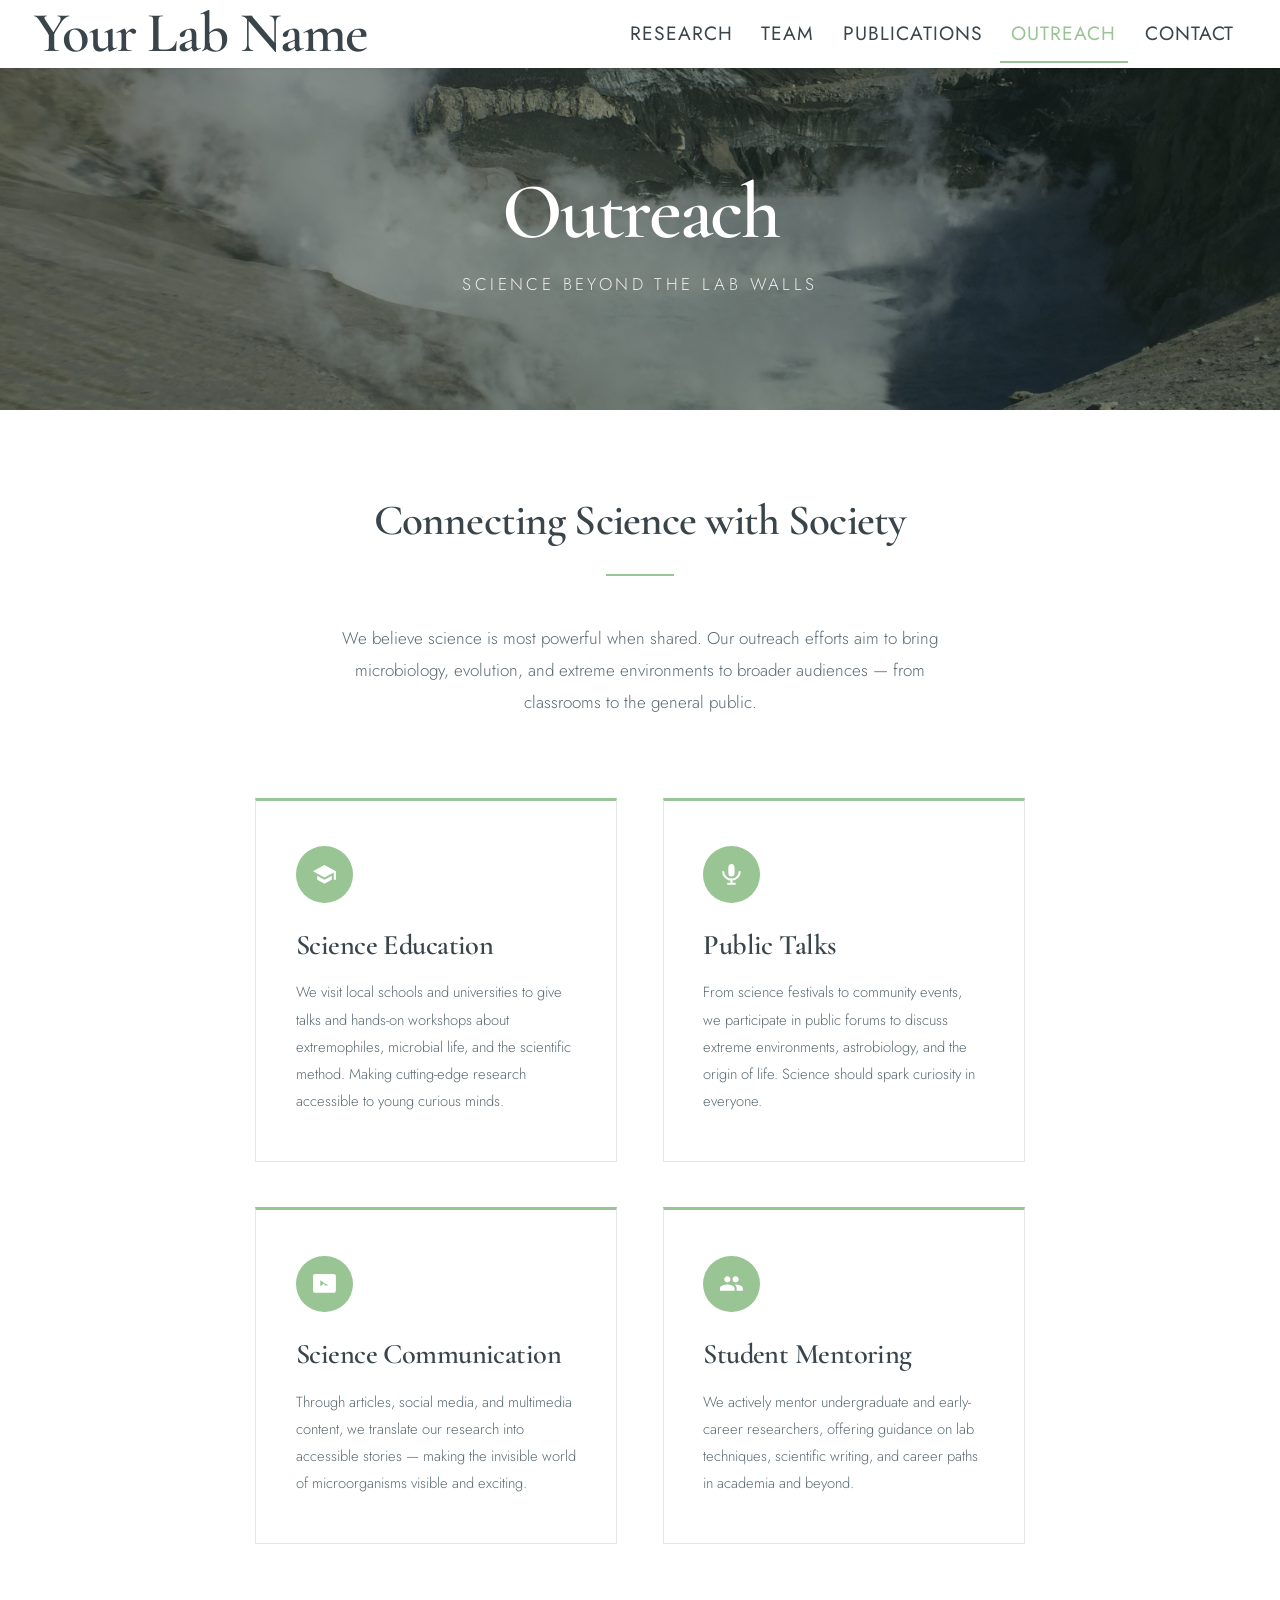
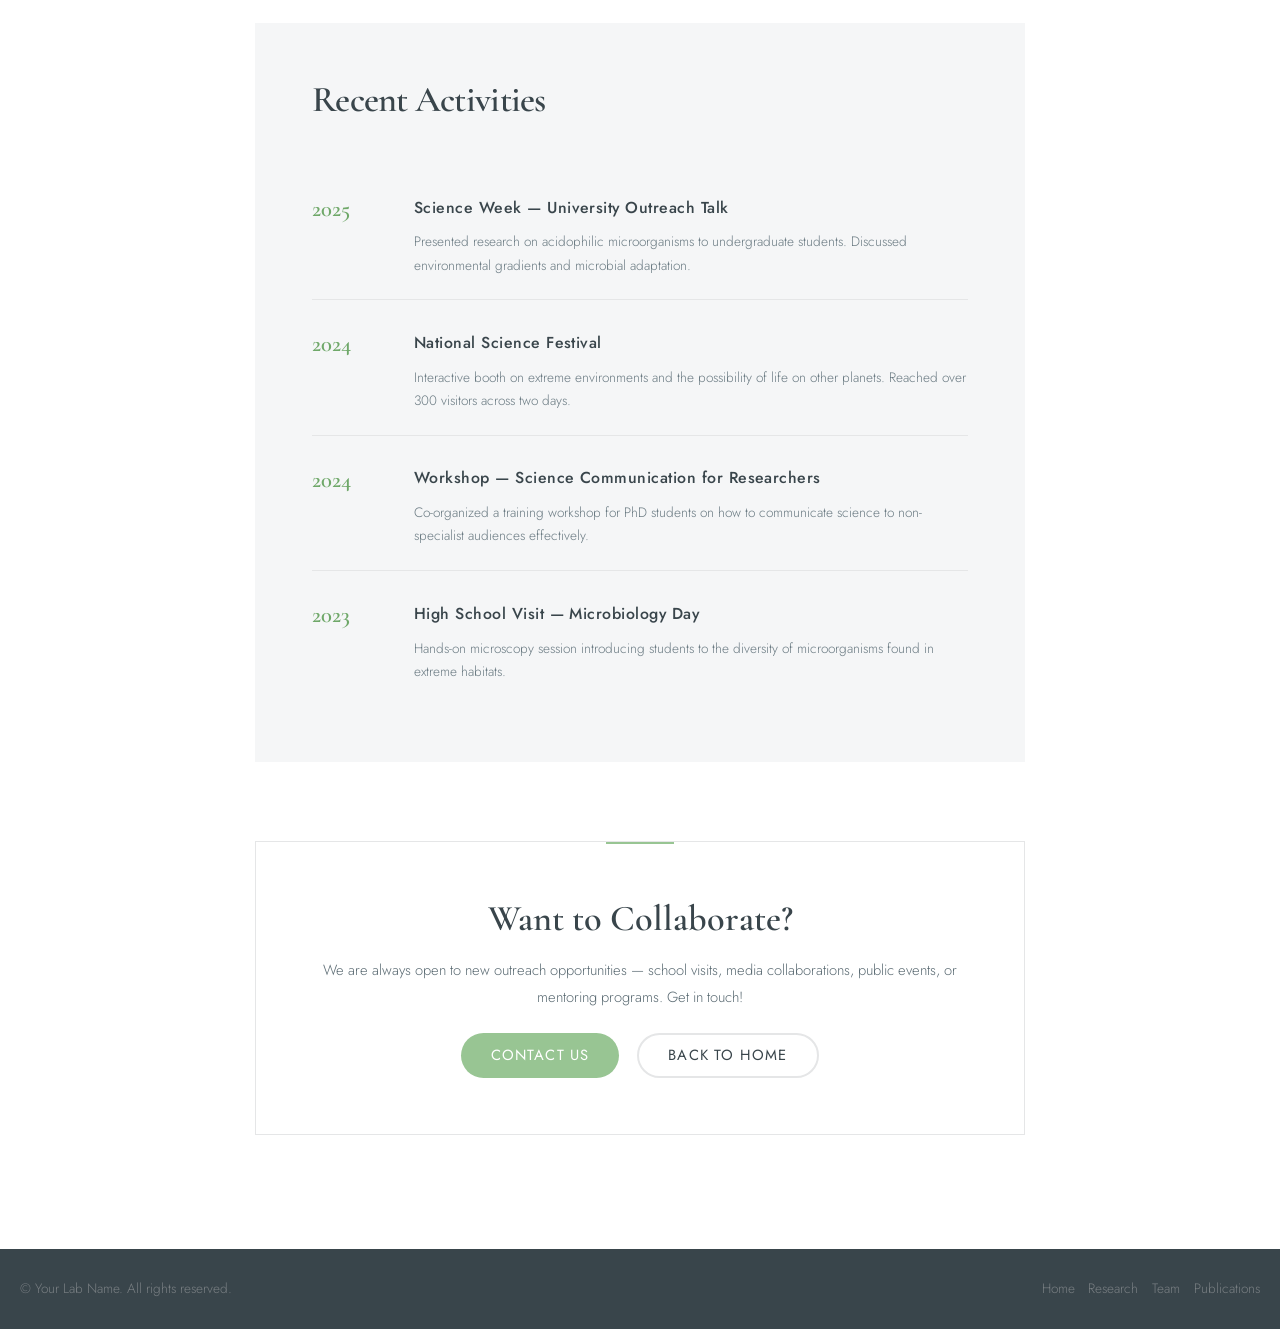
==== outreach.html @ a2fd64d7 "first update" ====
<!DOCTYPE html>
<html lang="en">
<head>
    <meta charset="UTF-8">
    <meta name="viewport" content="width=device-width, initial-scale=1.0">
    <title>Outreach</title>
    <link rel="stylesheet" href="assets/css/fontawesome-all.min.css" />
    <link rel="preconnect" href="https://fonts.googleapis.com">
    <link rel="preconnect" href="https://fonts.gstatic.com" crossorigin>
    <link href="https://fonts.googleapis.com/css2?family=Cormorant+Garamond:ital,wght@0,300;0,400;0,600;1,300;1,400&family=Jost:wght@300;400;500&display=swap" rel="stylesheet">
    <style>
        *, *::before, *::after { box-sizing: border-box; margin: 0; padding: 0; }

        :root {
            --accent: #98c593;
            --accent-dark: #6fa869;
            --text: #39454b;
            --light-bg: #f5f6f7;
            --white: #ffffff;
            --border: #e5e6e7;
        }

        body {
            font-family: "Jost", sans-serif;
            font-weight: 300;
            font-size: 17pt;
            line-height: 1.75em;
            color: var(--text);
            background: var(--white);
        }

        /* ── Header ── */
        #header {
            position: fixed;
            z-index: 10000;
            left: 0;
            top: 0;
            width: 100%;
            background: rgba(255,255,255,0.97);
            height: 3em;
            line-height: 3em;
            box-shadow: 0 0 0.15em 0 rgba(0,0,0,0.1);
            display: flex;
            align-items: center;
            justify-content: space-between;
            padding: 0 1.5em;
        }

        #header h1 a {
            font-family: "Cormorant Garamond", serif;
            font-size: 1.25em;
            font-weight: 600;
            color: var(--text);
            text-decoration: none;
            letter-spacing: -0.02em;
        }

        #header nav ul {
            list-style: none;
            display: flex;
            gap: 0.25em;
        }

        #header nav ul li a {
            font-family: "Jost", sans-serif;
            font-size: 0.85em;
            font-weight: 400;
            color: var(--text);
            text-decoration: none;
            padding: 0 0.6em;
            height: 3em;
            line-height: 3em;
            display: block;
            transition: color 0.2s;
            letter-spacing: 0.05em;
            text-transform: uppercase;
        }

        #header nav ul li a:hover { color: var(--accent); }
        #header nav ul li a.active { color: var(--accent); border-bottom: 2px solid var(--accent); }

        /* ── Hero Banner ── */
        .page-hero {
            margin-top: 3em;
            width: 100%;
            height: 38vh;
            min-height: 260px;
            background: url("images/outreach.jpg") center center / cover no-repeat;
            position: relative;
            display: flex;
            align-items: center;
            justify-content: center;
        }

        .page-hero::before {
            content: '';
            position: absolute;
            inset: 0;
            background: rgba(30, 45, 35, 0.52);
        }

        .page-hero-content {
            position: relative;
            text-align: center;
            color: var(--white);
        }

        .page-hero-content h2 {
            font-family: "Cormorant Garamond", serif;
            font-size: 3.5em;
            font-weight: 600;
            letter-spacing: -0.03em;
            line-height: 1em;
        }

        .page-hero-content p {
            font-family: "Jost", sans-serif;
            font-weight: 300;
            font-size: 0.75em;
            letter-spacing: 0.2em;
            text-transform: uppercase;
            margin-top: 0.75em;
            opacity: 0.85;
        }

        /* ── Main Content ── */
        .page-content {
            max-width: 860px;
            margin: 0 auto;
            padding: 4em 2em 5em;
        }

        /* ── Intro text ── */
        .section-intro {
            text-align: center;
            margin-bottom: 3.5em;
        }

        .section-intro h3 {
            font-family: "Cormorant Garamond", serif;
            font-size: 1.9em;
            font-weight: 600;
            color: var(--text);
            margin-bottom: 0.5em;
            letter-spacing: -0.02em;
        }

        .section-intro p {
            font-size: 0.75em;
            line-height: 1.9em;
            color: #5a6a72;
            max-width: 620px;
            margin: 0 auto;
        }

        /* ── Divider ── */
        .divider {
            width: 3em;
            height: 2px;
            background: var(--accent);
            margin: 1.5em auto 2em;
        }

        /* ── Outreach Cards ── */
        .outreach-grid {
            display: grid;
            grid-template-columns: 1fr 1fr;
            gap: 2em;
            margin-bottom: 3.5em;
        }

        .outreach-card {
            background: var(--white);
            border: 1px solid var(--border);
            border-top: 3px solid var(--accent);
            padding: 2em 1.75em;
            transition: box-shadow 0.25s, transform 0.25s;
        }

        .outreach-card:hover {
            box-shadow: 0 0.4em 1.5em rgba(0,0,0,0.08);
            transform: translateY(-3px);
        }

        .outreach-card .card-icon {
            width: 2.5em;
            height: 2.5em;
            background: var(--accent);
            border-radius: 50%;
            display: flex;
            align-items: center;
            justify-content: center;
            margin-bottom: 1em;
        }

        .outreach-card .card-icon svg {
            width: 1.1em;
            height: 1.1em;
            fill: var(--white);
        }

        .outreach-card h4 {
            font-family: "Cormorant Garamond", serif;
            font-size: 1.25em;
            font-weight: 600;
            color: var(--text);
            margin-bottom: 0.5em;
            letter-spacing: -0.02em;
        }

        .outreach-card p {
            font-size: 0.65em;
            line-height: 1.85em;
            color: #5a6a72;
        }

        /* ── Activities list ── */
        .activities-section {
            background: var(--light-bg);
            padding: 2.5em;
            margin-bottom: 3.5em;
        }

        .activities-section h3 {
            font-family: "Cormorant Garamond", serif;
            font-size: 1.6em;
            font-weight: 600;
            color: var(--text);
            margin-bottom: 1.25em;
            letter-spacing: -0.02em;
        }

        .activity-item {
            display: flex;
            align-items: flex-start;
            gap: 1em;
            padding: 1em 0;
            border-bottom: 1px solid var(--border);
        }

        .activity-item:last-child { border-bottom: none; }

        .activity-year {
            font-family: "Cormorant Garamond", serif;
            font-size: 1em;
            font-weight: 600;
            color: var(--accent-dark);
            min-width: 3.5em;
            padding-top: 0.1em;
        }

        .activity-body h5 {
            font-family: "Jost", sans-serif;
            font-weight: 500;
            font-size: 0.7em;
            color: var(--text);
            letter-spacing: 0.03em;
            margin-bottom: 0.2em;
        }

        .activity-body p {
            font-size: 0.6em;
            color: #6a7a82;
            line-height: 1.7em;
        }

        /* ── Contact / CTA ── */
        .cta-box {
            text-align: center;
            padding: 2.5em 2em;
            border: 1px solid var(--border);
            position: relative;
        }

        .cta-box::before {
            content: '';
            position: absolute;
            top: 0; left: 50%;
            transform: translateX(-50%);
            width: 3em; height: 2px;
            background: var(--accent);
        }

        .cta-box h3 {
            font-family: "Cormorant Garamond", serif;
            font-size: 1.6em;
            font-weight: 600;
            color: var(--text);
            margin-bottom: 0.5em;
        }

        .cta-box p {
            font-size: 0.65em;
            color: #5a6a72;
            margin-bottom: 1.5em;
            line-height: 1.85em;
        }

        .btn-primary {
            display: inline-block;
            background: var(--accent);
            color: var(--white);
            text-decoration: none;
            padding: 0 2em;
            height: 3em;
            line-height: 3em;
            border-radius: 3em;
            font-family: "Jost", sans-serif;
            font-size: 0.65em;
            font-weight: 400;
            letter-spacing: 0.08em;
            text-transform: uppercase;
            transition: background 0.2s;
        }

        .btn-primary:hover { background: var(--accent-dark); }

        .btn-secondary {
            display: inline-block;
            background: transparent;
            color: var(--text);
            text-decoration: none;
            padding: 0 2em;
            height: 3em;
            line-height: calc(3em - 4px);
            border-radius: 3em;
            border: 2px solid var(--border);
            font-family: "Jost", sans-serif;
            font-size: 0.65em;
            font-weight: 400;
            letter-spacing: 0.08em;
            text-transform: uppercase;
            transition: background 0.2s;
            margin-left: 0.75em;
        }

        .btn-secondary:hover { background: rgba(0,0,0,0.04); }

        /* ── Footer ── */
        #footer {
            display: flex;
            align-items: center;
            justify-content: space-between;
            padding: 1.5em;
            background: #39454b;
            color: rgba(185,186,187,0.5);
            font-size: 0.6em;
        }

        #footer a { color: inherit; text-decoration: none; }
        #footer a:hover { color: rgba(185,186,187,0.9); }

        #footer ul { list-style: none; display: flex; gap: 1em; }

        /* ── Responsive ── */
        @media screen and (max-width: 768px) {
            body { font-size: 13pt; }
            .page-hero-content h2 { font-size: 2.5em; }
            .outreach-grid { grid-template-columns: 1fr; }
            #footer { flex-direction: column; gap: 0.75em; text-align: center; }
            .btn-secondary { margin-left: 0; margin-top: 0.75em; }
        }

        @media screen and (max-width: 480px) {
            .page-content { padding: 2.5em 1.25em 3em; }
            .activities-section { padding: 1.5em; }
        }
    </style>
</head>
<body>

    <!-- Header -->
    <header id="header">
        <h1><a href="index.html">Your Lab Name</a></h1>
        <nav>
            <ul>
                <li><a href="index.html#research">Research</a></li>
                <li><a href="index.html#team">Team</a></li>
                <li><a href="index.html#work">Publications</a></li>
                <li><a href="outreach.html" class="active">Outreach</a></li>
                <li><a href="index.html#contact">Contact</a></li>
            </ul>
        </nav>
    </header>

    <!-- Hero -->
    <section class="page-hero">
        <div class="page-hero-content">
            <h2>Outreach</h2>
            <p>Science beyond the lab walls</p>
        </div>
    </section>

    <!-- Main Content -->
    <main class="page-content">

        <!-- Intro -->
        <div class="section-intro">
            <h3>Connecting Science with Society</h3>
            <div class="divider"></div>
            <p>
                We believe science is most powerful when shared. Our outreach efforts
                aim to bring microbiology, evolution, and extreme environments to broader
                audiences — from classrooms to the general public.
            </p>
        </div>

        <!-- Cards -->
        <div class="outreach-grid">

            <div class="outreach-card">
                <div class="card-icon">
                    <!-- School icon -->
                    <svg viewBox="0 0 24 24" xmlns="http://www.w3.org/2000/svg">
                        <path d="M12 3L1 9l11 6 9-4.91V17h2V9L12 3zM5 13.18v4L12 21l7-3.82v-4L12 17l-7-3.82z"/>
                    </svg>
                </div>
                <h4>Science Education</h4>
                <p>
                    We visit local schools and universities to give talks and hands-on
                    workshops about extremophiles, microbial life, and the scientific method.
                    Making cutting-edge research accessible to young curious minds.
                </p>
            </div>

            <div class="outreach-card">
                <div class="card-icon">
                    <!-- Mic / talk icon -->
                    <svg viewBox="0 0 24 24" xmlns="http://www.w3.org/2000/svg">
                        <path d="M12 14c1.66 0 3-1.34 3-3V5c0-1.66-1.34-3-3-3S9 3.34 9 5v6c0 1.66 1.34 3 3 3zm-1 1.93A7.002 7.002 0 0 1 5 9H3a9 9 0 0 0 8 8.94V20H8v2h8v-2h-3v-2.07A9 9 0 0 0 21 9h-2a7 7 0 0 1-6 6.93z"/>
                    </svg>
                </div>
                <h4>Public Talks</h4>
                <p>
                    From science festivals to community events, we participate in public
                    forums to discuss extreme environments, astrobiology, and the origin
                    of life. Science should spark curiosity in everyone.
                </p>
            </div>

            <div class="outreach-card">
                <div class="card-icon">
                    <!-- Media / play icon -->
                    <svg viewBox="0 0 24 24" xmlns="http://www.w3.org/2000/svg">
                        <path d="M21 3H3c-1.1 0-2 .9-2 2v14c0 1.1.9 2 2 2h18c1.1 0 2-.9 2-2V5c0-1.1-.9-2-2-2zm-9 8.5L8 15V9l4 2.5 4 2.5-4 0z"/>
                    </svg>
                </div>
                <h4>Science Communication</h4>
                <p>
                    Through articles, social media, and multimedia content, we translate
                    our research into accessible stories — making the invisible world of
                    microorganisms visible and exciting.
                </p>
            </div>

            <div class="outreach-card">
                <div class="card-icon">
                    <!-- Collaboration / people icon -->
                    <svg viewBox="0 0 24 24" xmlns="http://www.w3.org/2000/svg">
                        <path d="M16 11c1.66 0 2.99-1.34 2.99-3S17.66 5 16 5c-1.66 0-3 1.34-3 3s1.34 3 3 3zm-8 0c1.66 0 2.99-1.34 2.99-3S9.66 5 8 5C6.34 5 5 6.34 5 8s1.34 3 3 3zm0 2c-2.33 0-7 1.17-7 3.5V19h14v-2.5c0-2.33-4.67-3.5-7-3.5zm8 0c-.29 0-.62.02-.97.05 1.16.84 1.97 1.97 1.97 3.45V19h6v-2.5c0-2.33-4.67-3.5-7-3.5z"/>
                    </svg>
                </div>
                <h4>Student Mentoring</h4>
                <p>
                    We actively mentor undergraduate and early-career researchers,
                    offering guidance on lab techniques, scientific writing, and career
                    paths in academia and beyond.
                </p>
            </div>

        </div>

        <!-- Activities Timeline -->
        <div class="activities-section">
            <h3>Recent Activities</h3>

            <div class="activity-item">
                <span class="activity-year">2025</span>
                <div class="activity-body">
                    <h5>Science Week — University Outreach Talk</h5>
                    <p>Presented research on acidophilic microorganisms to undergraduate students. Discussed environmental gradients and microbial adaptation.</p>
                </div>
            </div>

            <div class="activity-item">
                <span class="activity-year">2024</span>
                <div class="activity-body">
                    <h5>National Science Festival</h5>
                    <p>Interactive booth on extreme environments and the possibility of life on other planets. Reached over 300 visitors across two days.</p>
                </div>
            </div>

            <div class="activity-item">
                <span class="activity-year">2024</span>
                <div class="activity-body">
                    <h5>Workshop — Science Communication for Researchers</h5>
                    <p>Co-organized a training workshop for PhD students on how to communicate science to non-specialist audiences effectively.</p>
                </div>
            </div>

            <div class="activity-item">
                <span class="activity-year">2023</span>
                <div class="activity-body">
                    <h5>High School Visit — Microbiology Day</h5>
                    <p>Hands-on microscopy session introducing students to the diversity of microorganisms found in extreme habitats.</p>
                </div>
            </div>

        </div>

        <!-- CTA -->
        <div class="cta-box">
            <h3>Want to Collaborate?</h3>
            <p>
                We are always open to new outreach opportunities — school visits, media
                collaborations, public events, or mentoring programs. Get in touch!
            </p>
            <a href="index.html#contact" class="btn-primary">Contact Us</a>
            <a href="index.html" class="btn-secondary">Back to Home</a>
        </div>

    </main>

    <!-- Footer -->
    <footer id="footer">
        <p>&copy; Your Lab Name. All rights reserved.</p>
        <ul>
            <li><a href="index.html">Home</a></li>
            <li><a href="research.html">Research</a></li>
            <li><a href="team.html">Team</a></li>
            <li><a href="publications.html">Publications</a></li>
        </ul>
    </footer>

</body>
</html>
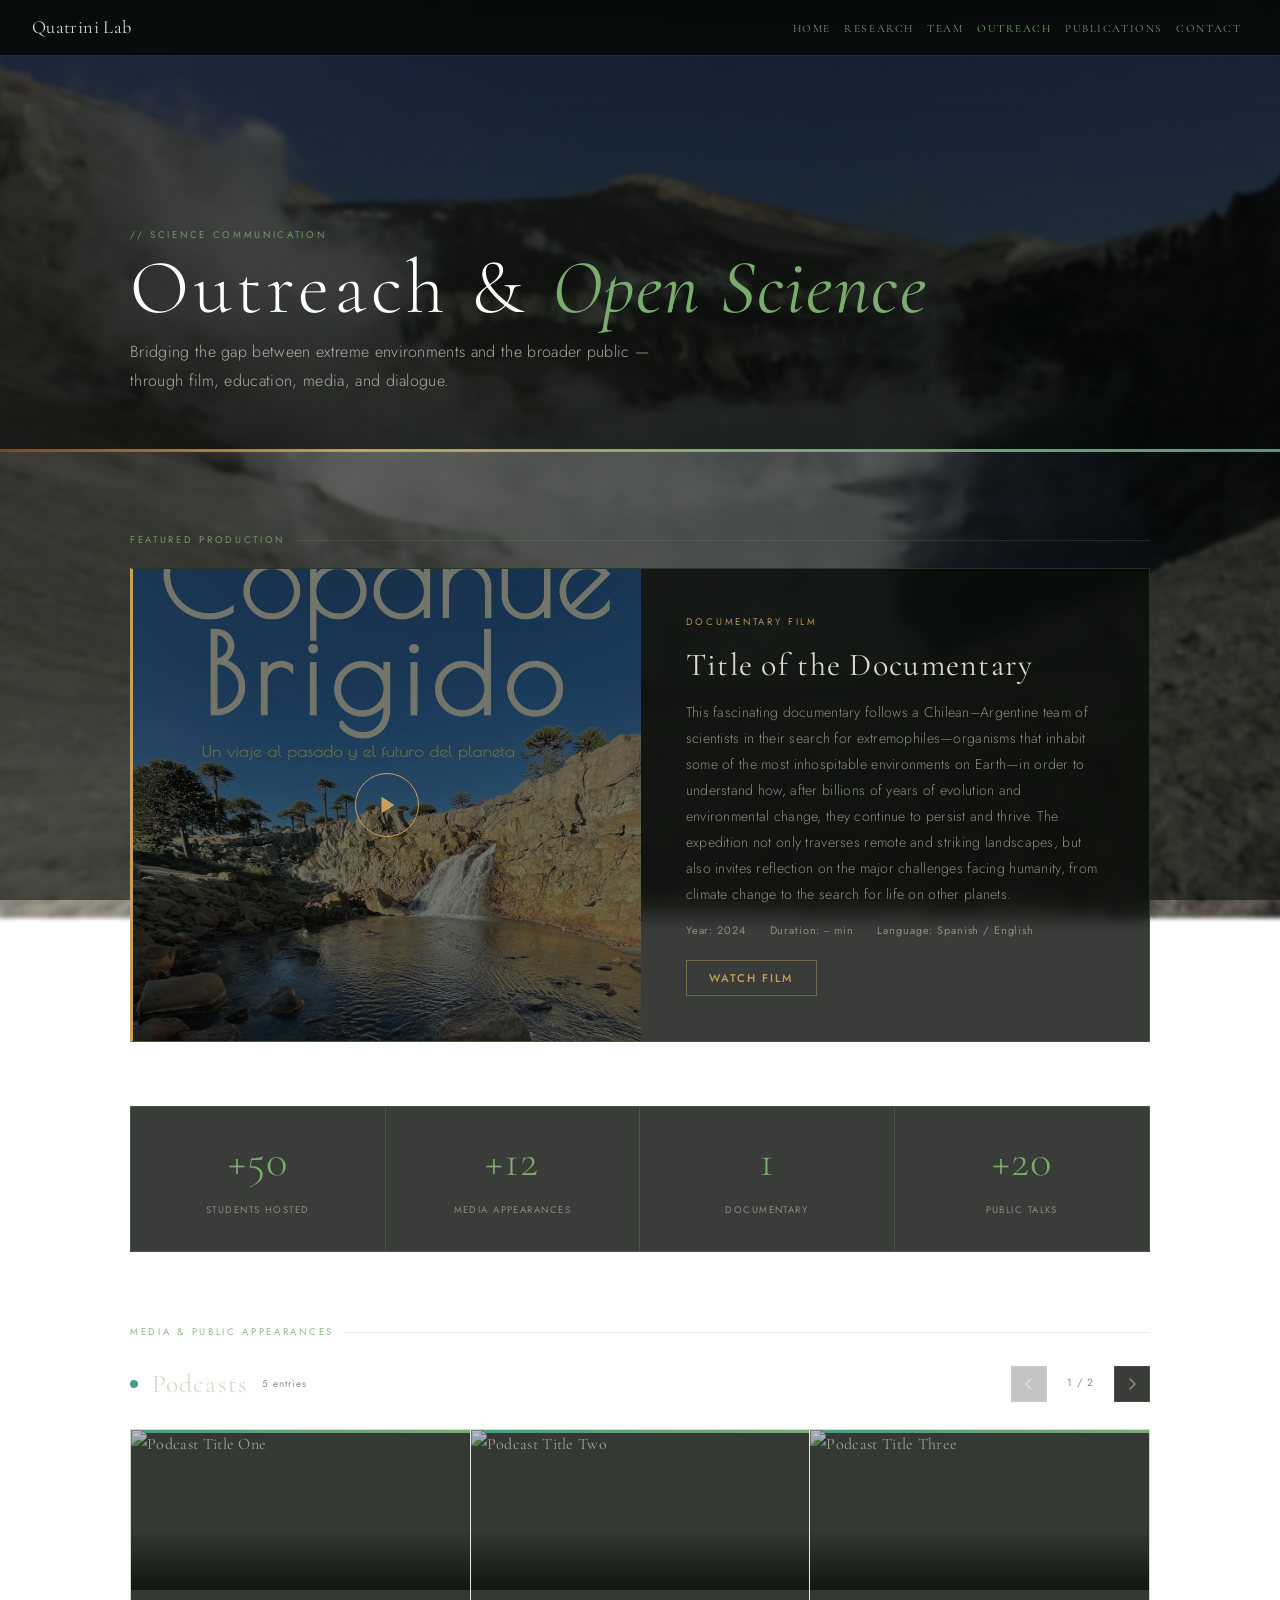
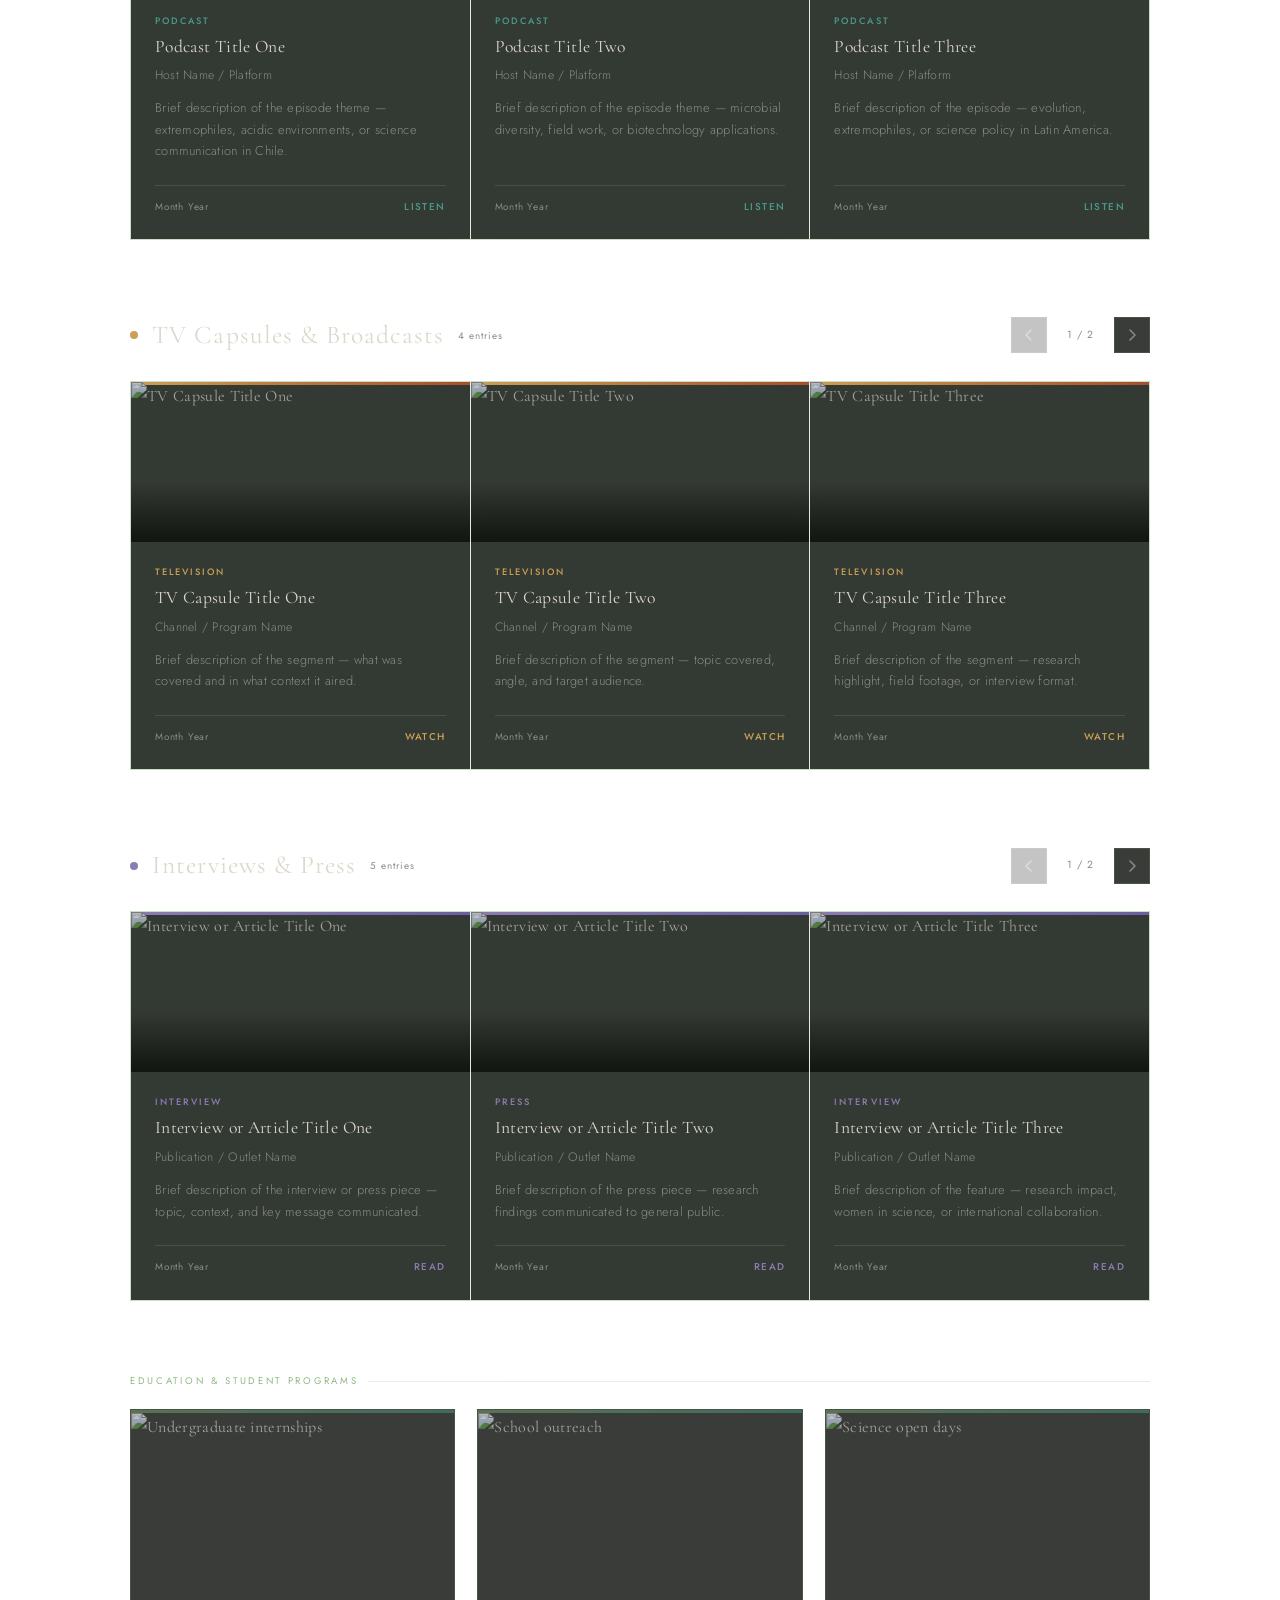
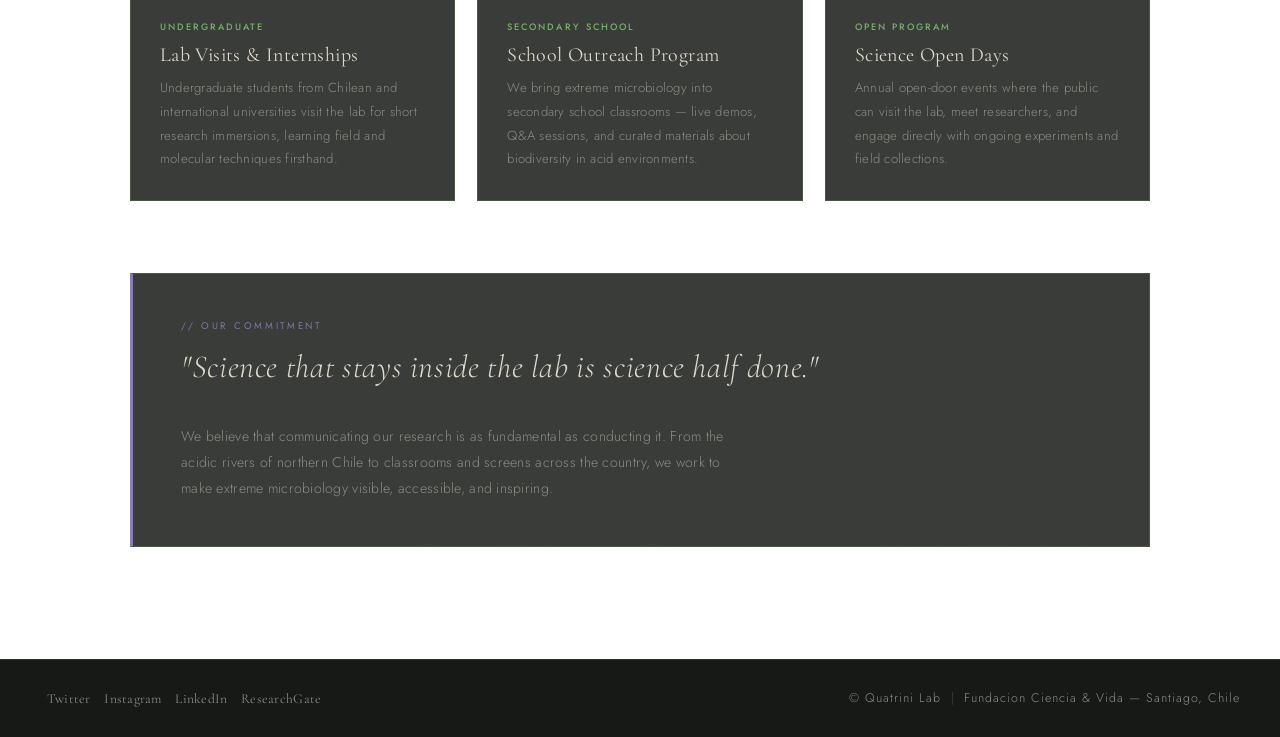
==== commit 3e0424d4: "first update" ====
--- a/outreach.html
+++ b/outreach.html
@@ -1,536 +1,1231 @@
 <!DOCTYPE html>
 <html lang="en">
 <head>
-    <meta charset="UTF-8">
-    <meta name="viewport" content="width=device-width, initial-scale=1.0">
-    <title>Outreach</title>
-    <link rel="stylesheet" href="assets/css/fontawesome-all.min.css" />
-    <link rel="preconnect" href="https://fonts.googleapis.com">
-    <link rel="preconnect" href="https://fonts.gstatic.com" crossorigin>
-    <link href="https://fonts.googleapis.com/css2?family=Cormorant+Garamond:ital,wght@0,300;0,400;0,600;1,300;1,400&family=Jost:wght@300;400;500&display=swap" rel="stylesheet">
-    <style>
-        *, *::before, *::after { box-sizing: border-box; margin: 0; padding: 0; }
-
-        :root {
-            --accent: #98c593;
-            --accent-dark: #6fa869;
-            --text: #39454b;
-            --light-bg: #f5f6f7;
-            --white: #ffffff;
-            --border: #e5e6e7;
-        }
-
-        body {
-            font-family: "Jost", sans-serif;
-            font-weight: 300;
-            font-size: 17pt;
-            line-height: 1.75em;
-            color: var(--text);
-            background: var(--white);
-        }
-
-        /* ── Header ── */
-        #header {
-            position: fixed;
-            z-index: 10000;
-            left: 0;
-            top: 0;
-            width: 100%;
-            background: rgba(255,255,255,0.97);
-            height: 3em;
-            line-height: 3em;
-            box-shadow: 0 0 0.15em 0 rgba(0,0,0,0.1);
-            display: flex;
-            align-items: center;
-            justify-content: space-between;
-            padding: 0 1.5em;
-        }
-
-        #header h1 a {
-            font-family: "Cormorant Garamond", serif;
-            font-size: 1.25em;
-            font-weight: 600;
-            color: var(--text);
-            text-decoration: none;
-            letter-spacing: -0.02em;
-        }
-
-        #header nav ul {
-            list-style: none;
-            display: flex;
-            gap: 0.25em;
-        }
-
-        #header nav ul li a {
-            font-family: "Jost", sans-serif;
-            font-size: 0.85em;
-            font-weight: 400;
-            color: var(--text);
-            text-decoration: none;
-            padding: 0 0.6em;
-            height: 3em;
-            line-height: 3em;
-            display: block;
-            transition: color 0.2s;
-            letter-spacing: 0.05em;
-            text-transform: uppercase;
-        }
-
-        #header nav ul li a:hover { color: var(--accent); }
-        #header nav ul li a.active { color: var(--accent); border-bottom: 2px solid var(--accent); }
-
-        /* ── Hero Banner ── */
-        .page-hero {
-            margin-top: 3em;
-            width: 100%;
-            height: 38vh;
-            min-height: 260px;
-            background: url("images/outreach.jpg") center center / cover no-repeat;
-            position: relative;
-            display: flex;
-            align-items: center;
-            justify-content: center;
-        }
-
-        .page-hero::before {
-            content: '';
-            position: absolute;
-            inset: 0;
-            background: rgba(30, 45, 35, 0.52);
-        }
-
-        .page-hero-content {
-            position: relative;
-            text-align: center;
-            color: var(--white);
-        }
-
-        .page-hero-content h2 {
-            font-family: "Cormorant Garamond", serif;
-            font-size: 3.5em;
-            font-weight: 600;
-            letter-spacing: -0.03em;
-            line-height: 1em;
-        }
-
-        .page-hero-content p {
-            font-family: "Jost", sans-serif;
-            font-weight: 300;
-            font-size: 0.75em;
-            letter-spacing: 0.2em;
-            text-transform: uppercase;
-            margin-top: 0.75em;
-            opacity: 0.85;
-        }
-
-        /* ── Main Content ── */
-        .page-content {
-            max-width: 860px;
-            margin: 0 auto;
-            padding: 4em 2em 5em;
-        }
-
-        /* ── Intro text ── */
-        .section-intro {
-            text-align: center;
-            margin-bottom: 3.5em;
-        }
-
-        .section-intro h3 {
-            font-family: "Cormorant Garamond", serif;
-            font-size: 1.9em;
-            font-weight: 600;
-            color: var(--text);
-            margin-bottom: 0.5em;
-            letter-spacing: -0.02em;
-        }
-
-        .section-intro p {
-            font-size: 0.75em;
-            line-height: 1.9em;
-            color: #5a6a72;
-            max-width: 620px;
-            margin: 0 auto;
-        }
-
-        /* ── Divider ── */
-        .divider {
-            width: 3em;
-            height: 2px;
-            background: var(--accent);
-            margin: 1.5em auto 2em;
-        }
-
-        /* ── Outreach Cards ── */
-        .outreach-grid {
-            display: grid;
-            grid-template-columns: 1fr 1fr;
-            gap: 2em;
-            margin-bottom: 3.5em;
-        }
-
-        .outreach-card {
-            background: var(--white);
-            border: 1px solid var(--border);
-            border-top: 3px solid var(--accent);
-            padding: 2em 1.75em;
-            transition: box-shadow 0.25s, transform 0.25s;
-        }
-
-        .outreach-card:hover {
-            box-shadow: 0 0.4em 1.5em rgba(0,0,0,0.08);
-            transform: translateY(-3px);
-        }
-
-        .outreach-card .card-icon {
-            width: 2.5em;
-            height: 2.5em;
-            background: var(--accent);
-            border-radius: 50%;
-            display: flex;
-            align-items: center;
-            justify-content: center;
-            margin-bottom: 1em;
-        }
-
-        .outreach-card .card-icon svg {
-            width: 1.1em;
-            height: 1.1em;
-            fill: var(--white);
-        }
-
-        .outreach-card h4 {
-            font-family: "Cormorant Garamond", serif;
-            font-size: 1.25em;
-            font-weight: 600;
-            color: var(--text);
-            margin-bottom: 0.5em;
-            letter-spacing: -0.02em;
-        }
-
-        .outreach-card p {
-            font-size: 0.65em;
-            line-height: 1.85em;
-            color: #5a6a72;
-        }
-
-        /* ── Activities list ── */
-        .activities-section {
-            background: var(--light-bg);
-            padding: 2.5em;
-            margin-bottom: 3.5em;
-        }
-
-        .activities-section h3 {
-            font-family: "Cormorant Garamond", serif;
-            font-size: 1.6em;
-            font-weight: 600;
-            color: var(--text);
-            margin-bottom: 1.25em;
-            letter-spacing: -0.02em;
-        }
-
-        .activity-item {
-            display: flex;
-            align-items: flex-start;
-            gap: 1em;
-            padding: 1em 0;
-            border-bottom: 1px solid var(--border);
-        }
-
-        .activity-item:last-child { border-bottom: none; }
-
-        .activity-year {
-            font-family: "Cormorant Garamond", serif;
-            font-size: 1em;
-            font-weight: 600;
-            color: var(--accent-dark);
-            min-width: 3.5em;
-            padding-top: 0.1em;
-        }
-
-        .activity-body h5 {
-            font-family: "Jost", sans-serif;
-            font-weight: 500;
-            font-size: 0.7em;
-            color: var(--text);
-            letter-spacing: 0.03em;
-            margin-bottom: 0.2em;
-        }
-
-        .activity-body p {
-            font-size: 0.6em;
-            color: #6a7a82;
-            line-height: 1.7em;
-        }
-
-        /* ── Contact / CTA ── */
-        .cta-box {
-            text-align: center;
-            padding: 2.5em 2em;
-            border: 1px solid var(--border);
-            position: relative;
-        }
-
-        .cta-box::before {
-            content: '';
-            position: absolute;
-            top: 0; left: 50%;
-            transform: translateX(-50%);
-            width: 3em; height: 2px;
-            background: var(--accent);
-        }
-
-        .cta-box h3 {
-            font-family: "Cormorant Garamond", serif;
-            font-size: 1.6em;
-            font-weight: 600;
-            color: var(--text);
-            margin-bottom: 0.5em;
-        }
-
-        .cta-box p {
-            font-size: 0.65em;
-            color: #5a6a72;
-            margin-bottom: 1.5em;
-            line-height: 1.85em;
-        }
-
-        .btn-primary {
-            display: inline-block;
-            background: var(--accent);
-            color: var(--white);
-            text-decoration: none;
-            padding: 0 2em;
-            height: 3em;
-            line-height: 3em;
-            border-radius: 3em;
-            font-family: "Jost", sans-serif;
-            font-size: 0.65em;
-            font-weight: 400;
-            letter-spacing: 0.08em;
-            text-transform: uppercase;
-            transition: background 0.2s;
-        }
-
-        .btn-primary:hover { background: var(--accent-dark); }
-
-        .btn-secondary {
-            display: inline-block;
-            background: transparent;
-            color: var(--text);
-            text-decoration: none;
-            padding: 0 2em;
-            height: 3em;
-            line-height: calc(3em - 4px);
-            border-radius: 3em;
-            border: 2px solid var(--border);
-            font-family: "Jost", sans-serif;
-            font-size: 0.65em;
-            font-weight: 400;
-            letter-spacing: 0.08em;
-            text-transform: uppercase;
-            transition: background 0.2s;
-            margin-left: 0.75em;
-        }
-
-        .btn-secondary:hover { background: rgba(0,0,0,0.04); }
-
-        /* ── Footer ── */
-        #footer {
-            display: flex;
-            align-items: center;
-            justify-content: space-between;
-            padding: 1.5em;
-            background: #39454b;
-            color: rgba(185,186,187,0.5);
-            font-size: 0.6em;
-        }
-
-        #footer a { color: inherit; text-decoration: none; }
-        #footer a:hover { color: rgba(185,186,187,0.9); }
-
-        #footer ul { list-style: none; display: flex; gap: 1em; }
-
-        /* ── Responsive ── */
-        @media screen and (max-width: 768px) {
-            body { font-size: 13pt; }
-            .page-hero-content h2 { font-size: 2.5em; }
-            .outreach-grid { grid-template-columns: 1fr; }
-            #footer { flex-direction: column; gap: 0.75em; text-align: center; }
-            .btn-secondary { margin-left: 0; margin-top: 0.75em; }
-        }
-
-        @media screen and (max-width: 480px) {
-            .page-content { padding: 2.5em 1.25em 3em; }
-            .activities-section { padding: 1.5em; }
-        }
-    </style>
+  <meta charset="UTF-8" />
+  <meta name="viewport" content="width=device-width, initial-scale=1.0"/>
+  <title>Outreach | Quatrini Lab</title>
+  <link href="https://fonts.googleapis.com/css2?family=Cormorant+Garamond:ital,wght@0,300;0,400;0,500;0,600;1,300;1,400&family=Jost:wght@200;300;400;500&display=swap" rel="stylesheet"/>
+  <style>
+    *, *::before, *::after { box-sizing: border-box; margin: 0; padding: 0; }
+
+    :root {
+      --sage:        #7aac6e;
+      --amber:       #c9a055;
+      --rust:        #a84e2a;
+      --teal:        #4a9a8a;
+      --text-main:   #ddd8cc;
+      --text-muted:  #8a8d82;
+      --box-bg:      rgba(8, 12, 8, 0.80);
+      --box-border:  rgba(122, 172, 110, 0.22);
+      --box-border-hover: rgba(122, 172, 110, 0.50);
+      --sage-dim:    rgba(122,172,110,0.12);
+      --amber-dim:   rgba(201,160,85,0.12);
+      --teal-dim:    rgba(74,154,138,0.12);
+      --lavender:    #8a7eb0;
+      --lavender-dim: rgba(138,126,176,0.12);
+    }
+
+    html { scroll-behavior: smooth; }
+
+    body {
+      font-family: 'Cormorant Garamond', serif;
+      font-weight: 400;
+      letter-spacing: 0.02em;
+      color: var(--text-main);
+      line-height: 1.8;
+      min-height: 100vh;
+      position: relative;
+    }
+
+    body::before {
+      content: '';
+      position: fixed;
+      inset: 0;
+      z-index: -2;
+      background: url('images/volcano.jpg') center center / cover no-repeat;
+      filter: blur(2px) brightness(0.8) saturate(0.75);
+      transform: scale(1.04);
+    }
+
+    body::after {
+      content: '';
+      position: fixed;
+      inset: 0;
+      z-index: -1;
+      background: rgba(6, 10, 6, 0.55);
+    }
+
+    *, body, input, select, textarea, button, p, li, span, div {
+      font-family: 'Cormorant Garamond', serif !important;
+      font-weight: 400;
+      letter-spacing: 0.02em;
+    }
+
+    h1, h2, h3, h4, h5, h6 {
+      font-family: 'Cormorant Garamond', serif !important;
+      font-weight: 400 !important;
+      letter-spacing: 0.04em;
+    }
+
+    /* ── HEADER ── */
+    #header {
+      position: fixed;
+      top: 0; left: 0; right: 0;
+      display: flex;
+      align-items: center;
+      justify-content: space-between;
+      padding: 0 2em;
+      height: 3.5em;
+      background: rgba(6, 9, 6, 0.88) !important;
+      backdrop-filter: blur(10px);
+      -webkit-backdrop-filter: blur(10px);
+      border-bottom: 1px solid var(--box-border);
+      z-index: 1000;
+    }
+
+    #header h1 {
+      font-family: 'Cormorant Garamond', serif !important;
+      font-weight: 400 !important;
+      letter-spacing: 0.08em;
+      color: var(--text-main) !important;
+      font-size: 1.15em;
+    }
+
+    #header h1 a { color: inherit; text-decoration: none; }
+
+    #header nav ul {
+      list-style: none;
+      display: flex;
+      align-items: center;
+      gap: 0;
+    }
+
+    #header nav ul li a {
+      font-family: 'Cormorant Garamond', serif !important;
+      font-weight: 400 !important;
+      letter-spacing: 0.14em;
+      text-transform: uppercase;
+      font-size: 0.7em;
+      color: var(--text-muted) !important;
+      text-decoration: none;
+      transition: color 0.25s ease;
+      padding: 0 0.6em;
+    }
+
+    #header nav ul li a:hover { color: var(--sage) !important; }
+    #header nav ul li a.active { color: var(--sage) !important; }
+
+    /* ── HERO ── */
+    .hero {
+      margin-top: 3.5em;
+      position: relative;
+      height: 44vh;
+      min-height: 280px;
+      display: flex;
+      align-items: flex-end;
+      padding-bottom: 3.5em;
+      overflow: hidden;
+    }
+
+    .hero::before {
+      content: '';
+      position: absolute;
+      inset: 0;
+      background: linear-gradient(to bottom, rgba(6,10,6,0.0) 0%, rgba(6,10,6,0.65) 100%);
+      pointer-events: none;
+    }
+
+    .hero-bar {
+      position: absolute;
+      bottom: 0; left: 0; right: 0;
+      height: 3px;
+      background: linear-gradient(90deg, #8b4513 0%, #c9a055 28%, #7aac6e 60%, #4a9a8a 100%);
+    }
+
+    .hero-content {
+      position: relative;
+      z-index: 1;
+      max-width: 1100px;
+      margin: 0 auto;
+      padding: 0 2.5em;
+      width: 100%;
+    }
+
+    .hero-content .label {
+      font-family: 'Jost', sans-serif !important;
+      font-size: 0.6em;
+      font-weight: 400 !important;
+      letter-spacing: 0.28em;
+      text-transform: uppercase;
+      color: var(--sage);
+      margin-bottom: 0.6em;
+      opacity: 0.85;
+    }
+
+    .hero-content h1 {
+      font-family: 'Cormorant Garamond', serif !important;
+      font-weight: 300 !important;
+      font-size: clamp(2.8rem, 6vw, 5rem) !important;
+      letter-spacing: 0.06em;
+      color: #ffffff !important;
+      line-height: 1.0;
+    }
+
+    .hero-content h1 em {
+      font-style: italic;
+      color: var(--sage);
+    }
+
+    .hero-content p {
+      font-family: 'Jost', sans-serif !important;
+      font-weight: 300 !important;
+      font-size: 1em !important;
+      color: rgba(220,215,205,0.75) !important;
+      margin-top: 0.7em;
+      max-width: 520px;
+      line-height: 1.8 !important;
+    }
+
+    /* ── PAGE BODY ── */
+    .page-body {
+      max-width: 1100px;
+      margin: 0 auto;
+      padding: 5em 2.5em 7em;
+    }
+
+    /* ── SECTION LABEL ── */
+    .section-label {
+      font-family: 'Jost', sans-serif !important;
+      font-size: 0.6em;
+      font-weight: 400 !important;
+      letter-spacing: 0.28em;
+      text-transform: uppercase;
+      color: var(--sage);
+      margin-bottom: 2em;
+      display: flex;
+      align-items: center;
+      gap: 1em;
+      opacity: 0.85;
+    }
+
+    .section-label::after {
+      content: '';
+      flex: 1;
+      height: 1px;
+      background: var(--box-border);
+    }
+
+    .section-gap { margin-top: 4.5em; }
+
+    /* ── DOCUMENTARY BLOCK ── */
+    .documentary-block {
+      display: grid;
+      grid-template-columns: 1fr 1fr;
+      gap: 0;
+      background: var(--box-bg);
+      border: 1px solid var(--box-border);
+      border-left: 3px solid var(--amber);
+      backdrop-filter: blur(8px);
+      -webkit-backdrop-filter: blur(8px);
+      margin-bottom: 4em;
+      overflow: hidden;
+      transition: border-color 0.3s ease;
+    }
+
+    .documentary-block:hover {
+      border-color: var(--box-border-hover);
+      border-left-color: var(--amber);
+    }
+
+    .doc-visual {
+      position: relative;
+      min-height: 320px;
+      display: flex;
+      align-items: center;
+      justify-content: center;
+      overflow: hidden;
+      background: #060a06;
+    }
+
+    .doc-visual img {
+      width: 100%;
+      height: 100%;
+      object-fit: cover;
+      position: absolute;
+      inset: 0;
+      opacity: 0.45;
+      filter: saturate(0.7);
+      transition: opacity 0.4s ease, transform 0.4s ease;
+    }
+
+    .documentary-block:hover .doc-visual img {
+      opacity: 0.6;
+      transform: scale(1.03);
+    }
+
+    .play-btn {
+      position: relative;
+      z-index: 2;
+      width: 64px;
+      height: 64px;
+      border-radius: 50%;
+      border: 1px solid var(--amber);
+      display: flex;
+      align-items: center;
+      justify-content: center;
+      cursor: pointer;
+      transition: background 0.25s ease, transform 0.25s ease;
+      text-decoration: none;
+    }
+
+    .play-btn:hover {
+      background: rgba(201,160,85,0.18);
+      transform: scale(1.08);
+    }
+
+    .doc-content {
+      padding: 2.8em 2.8em;
+      display: flex;
+      flex-direction: column;
+      justify-content: center;
+      gap: 0.9em;
+    }
+
+    .doc-tag {
+      font-family: 'Jost', sans-serif !important;
+      font-size: 0.6em;
+      font-weight: 400 !important;
+      letter-spacing: 0.28em;
+      text-transform: uppercase;
+      color: var(--amber);
+      opacity: 0.9;
+    }
+
+    .doc-title {
+      font-family: 'Cormorant Garamond', serif !important;
+      font-size: clamp(1.5rem, 2.5vw, 2.2rem) !important;
+      font-weight: 400 !important;
+      color: var(--text-main) !important;
+      line-height: 1.2;
+    }
+
+    .doc-desc {
+      font-family: 'Jost', sans-serif !important;
+      font-weight: 300 !important;
+      font-size: 0.88em !important;
+      color: var(--text-muted) !important;
+      line-height: 1.85 !important;
+    }
+
+    .doc-meta {
+      display: flex;
+      gap: 1.5em;
+      flex-wrap: wrap;
+    }
+
+    .doc-meta-item {
+      font-family: 'Jost', sans-serif !important;
+      font-size: 0.68em !important;
+      color: var(--text-muted) !important;
+      letter-spacing: 0.08em;
+    }
+
+    .section-btn-amber {
+      display: inline-block;
+      margin-top: 0.4em;
+      padding: 0.65em 2em;
+      border: 1px solid rgba(201,160,85,0.45) !important;
+      color: var(--amber) !important;
+      font-family: 'Jost', sans-serif !important;
+      font-weight: 500 !important;
+      font-size: 0.7em !important;
+      letter-spacing: 0.18em;
+      text-transform: uppercase;
+      text-decoration: none;
+      background: transparent;
+      transition: background 0.3s ease, border-color 0.3s ease, color 0.3s ease;
+      align-self: flex-start;
+    }
+
+    .section-btn-amber:hover {
+      background: rgba(201,160,85,0.10) !important;
+      border-color: var(--amber) !important;
+      color: #fff !important;
+    }
+
+    /* ── STATS STRIP ── */
+    .stats-strip {
+      display: grid;
+      grid-template-columns: repeat(4, 1fr);
+      border: 1px solid var(--box-border);
+      margin-bottom: 4.5em;
+      background: var(--box-bg);
+      backdrop-filter: blur(8px);
+      -webkit-backdrop-filter: blur(8px);
+    }
+
+    .stat-cell {
+      padding: 2em 1.5em;
+      border-right: 1px solid var(--box-border);
+      text-align: center;
+    }
+
+    .stat-cell:last-child { border-right: none; }
+
+    .stat-num {
+      font-family: 'Cormorant Garamond', serif !important;
+      font-size: 2.8rem !important;
+      font-weight: 300 !important;
+      color: var(--sage) !important;
+      line-height: 1;
+      margin-bottom: 0.4em;
+    }
+
+    .stat-label {
+      font-family: 'Jost', sans-serif !important;
+      font-size: 0.6em !important;
+      letter-spacing: 0.15em;
+      text-transform: uppercase;
+      color: var(--text-muted) !important;
+    }
+
+    /* ── CAROUSEL SECTION ── */
+    .carousel-section {
+      margin-bottom: 4.5em;
+    }
+
+    .carousel-header {
+      display: flex;
+      align-items: center;
+      justify-content: space-between;
+      margin-bottom: 1.4em;
+    }
+
+    .carousel-title-row {
+      display: flex;
+      align-items: center;
+      gap: 0.9em;
+    }
+
+    .carousel-dot {
+      width: 8px;
+      height: 8px;
+      border-radius: 50%;
+      flex-shrink: 0;
+    }
+
+    .carousel-title {
+      font-family: 'Cormorant Garamond', serif !important;
+      font-size: clamp(1.2rem, 2vw, 1.6rem) !important;
+      font-weight: 400 !important;
+      color: var(--text-main) !important;
+    }
+
+    .carousel-count {
+      font-family: 'Jost', sans-serif !important;
+      font-size: 0.62em !important;
+      color: var(--text-muted) !important;
+      letter-spacing: 0.1em;
+    }
+
+    /* Arrow controls */
+    .carousel-controls {
+      display: flex;
+      align-items: center;
+      gap: 0.6em;
+    }
+
+    .carousel-arrow {
+      width: 36px;
+      height: 36px;
+      border: 1px solid var(--box-border);
+      background: var(--box-bg);
+      backdrop-filter: blur(6px);
+      display: flex;
+      align-items: center;
+      justify-content: center;
+      cursor: pointer;
+      transition: border-color 0.25s ease, background 0.25s ease;
+      flex-shrink: 0;
+    }
+
+    .carousel-arrow:hover {
+      border-color: var(--box-border-hover);
+      background: rgba(8,12,8,0.92);
+    }
+
+    .carousel-arrow.disabled {
+      opacity: 0.3;
+      pointer-events: none;
+    }
+
+    .carousel-arrow svg {
+      display: block;
+    }
+
+    .carousel-pager {
+      font-family: 'Jost', sans-serif !important;
+      font-size: 0.65em !important;
+      color: var(--text-muted) !important;
+      letter-spacing: 0.08em;
+      min-width: 48px;
+      text-align: center;
+    }
+
+    /* Carousel viewport */
+    .carousel-viewport {
+      overflow: hidden;
+      position: relative;
+    }
+
+    .carousel-track {
+      display: grid;
+      grid-template-columns: repeat(3, 1fr);
+      gap: 1px;
+      background: var(--box-border);
+      border: 1px solid var(--box-border);
+      transition: none;
+    }
+
+    /* ── MEDIA CARD ── */
+    .media-card {
+      background: var(--box-bg);
+      backdrop-filter: blur(8px);
+      -webkit-backdrop-filter: blur(8px);
+      display: flex;
+      flex-direction: column;
+      overflow: hidden;
+      transition: background 0.3s ease;
+      position: relative;
+    }
+
+    .media-card:hover {
+      background: rgba(10,16,10,0.92);
+    }
+
+    .media-card-img-wrap {
+      width: 100%;
+      height: 160px;
+      overflow: hidden;
+      position: relative;
+      flex-shrink: 0;
+    }
+
+    .media-card-img-wrap img {
+      width: 100%;
+      height: 100%;
+      object-fit: cover;
+      filter: brightness(0.75) saturate(0.8);
+      transition: transform 0.4s ease, filter 0.4s ease;
+      display: block;
+    }
+
+    .media-card:hover .media-card-img-wrap img {
+      transform: scale(1.05);
+      filter: brightness(0.88) saturate(1.0);
+    }
+
+    .media-card-img-fade {
+      position: absolute;
+      bottom: 0; left: 0; right: 0;
+      height: 60px;
+      background: linear-gradient(to top, var(--box-bg) 0%, transparent 100%);
+      pointer-events: none;
+    }
+
+    .media-card-top-bar {
+      position: absolute;
+      top: 0; left: 0; right: 0;
+      height: 3px;
+    }
+
+    .media-card-body {
+      padding: 1.4em 1.5em 1.5em;
+      display: flex;
+      flex-direction: column;
+      gap: 0.4em;
+      flex: 1;
+    }
+
+    .media-card-tag {
+      font-family: 'Jost', sans-serif !important;
+      font-size: 0.58em !important;
+      font-weight: 500 !important;
+      letter-spacing: 0.22em;
+      text-transform: uppercase;
+    }
+
+    .media-card-title {
+      font-family: 'Cormorant Garamond', serif !important;
+      font-size: 1.1rem !important;
+      font-weight: 400 !important;
+      color: var(--text-main) !important;
+      line-height: 1.3;
+    }
+
+    .media-card-host {
+      font-family: 'Jost', sans-serif !important;
+      font-size: 0.76em !important;
+      font-weight: 300 !important;
+      color: var(--text-muted) !important;
+    }
+
+    .media-card-desc {
+      font-family: 'Jost', sans-serif !important;
+      font-size: 0.8em !important;
+      font-weight: 300 !important;
+      color: var(--text-muted) !important;
+      line-height: 1.7 !important;
+      margin-top: 0.3em;
+      flex: 1;
+    }
+
+    .media-card-footer {
+      display: flex;
+      align-items: center;
+      justify-content: space-between;
+      margin-top: 1em;
+      padding-top: 0.75em;
+      border-top: 1px solid var(--box-border);
+    }
+
+    .media-card-date {
+      font-family: 'Jost', sans-serif !important;
+      font-size: 0.62em !important;
+      color: var(--text-muted) !important;
+      letter-spacing: 0.08em;
+    }
+
+    .media-link {
+      font-family: 'Jost', sans-serif !important;
+      font-size: 0.62em !important;
+      font-weight: 500 !important;
+      letter-spacing: 0.14em;
+      text-transform: uppercase;
+      text-decoration: none;
+      transition: opacity 0.2s ease;
+    }
+
+    .media-link:hover { opacity: 0.65; }
+
+    /* ── EDUCATION SECTION ── */
+    .education-section {
+      margin-bottom: 4.5em;
+    }
+
+    .education-grid {
+      display: grid;
+      grid-template-columns: repeat(3, 1fr);
+      gap: 1.4em;
+    }
+
+    .education-card {
+      background: var(--box-bg);
+      border: 1px solid var(--box-border);
+      backdrop-filter: blur(8px);
+      -webkit-backdrop-filter: blur(8px);
+      overflow: hidden;
+      display: flex;
+      flex-direction: column;
+      transition: border-color 0.3s ease, transform 0.3s ease;
+      position: relative;
+    }
+
+    .education-card:hover {
+      border-color: var(--box-border-hover);
+      transform: translateY(-3px);
+    }
+
+    .education-card-bar {
+      height: 3px;
+      background: linear-gradient(90deg, var(--sage), var(--teal));
+      opacity: 0.5;
+      transition: opacity 0.3s ease;
+    }
+
+    .education-card:hover .education-card-bar { opacity: 1; }
+
+    .education-card-img {
+      width: 100%;
+      height: 180px;
+      overflow: hidden;
+      flex-shrink: 0;
+    }
+
+    .education-card-img img {
+      width: 100%;
+      height: 100%;
+      object-fit: cover;
+      filter: brightness(0.75) saturate(0.75);
+      transition: transform 0.4s ease, filter 0.4s ease;
+      display: block;
+    }
+
+    .education-card:hover .education-card-img img {
+      transform: scale(1.05);
+      filter: brightness(0.88) saturate(0.9);
+    }
+
+    .education-card-body {
+      padding: 1.6em 1.8em 1.8em;
+      display: flex;
+      flex-direction: column;
+      gap: 0.5em;
+      flex: 1;
+    }
+
+    .education-level {
+      font-family: 'Jost', sans-serif !important;
+      font-size: 0.58em !important;
+      font-weight: 500 !important;
+      letter-spacing: 0.22em;
+      text-transform: uppercase;
+      color: var(--sage) !important;
+    }
+
+    .education-name {
+      font-family: 'Cormorant Garamond', serif !important;
+      font-size: 1.25rem !important;
+      font-weight: 400 !important;
+      color: var(--text-main) !important;
+      line-height: 1.25;
+    }
+
+    .education-desc {
+      font-family: 'Jost', sans-serif !important;
+      font-size: 0.82em !important;
+      font-weight: 300 !important;
+      color: var(--text-muted) !important;
+      line-height: 1.8 !important;
+      flex: 1;
+    }
+
+    /* ── CLOSING BLOCK ── */
+    .closing-block {
+      background: var(--box-bg);
+      border: 1px solid var(--box-border);
+      border-left: 3px solid var(--lavender);
+      backdrop-filter: blur(8px);
+      -webkit-backdrop-filter: blur(8px);
+      padding: 2.8em 3em;
+      position: relative;
+      overflow: hidden;
+      transition: border-color 0.3s ease;
+    }
+
+    .closing-block:hover {
+      border-color: var(--box-border-hover);
+      border-left-color: var(--lavender);
+    }
+
+    .closing-watermark {
+      position: absolute;
+      right: -0.5em;
+      bottom: -0.8em;
+      font-family: 'Cormorant Garamond', serif !important;
+      font-size: 6.5em !important;
+      font-weight: 300 !important;
+      color: rgba(138,126,176,0.04);
+      letter-spacing: -0.02em;
+      pointer-events: none;
+      line-height: 1;
+      white-space: nowrap;
+    }
+
+    .closing-tag {
+      font-family: 'Jost', sans-serif !important;
+      font-size: 0.6em !important;
+      font-weight: 400 !important;
+      letter-spacing: 0.28em;
+      text-transform: uppercase;
+      color: var(--lavender);
+      margin-bottom: 0.8em;
+      opacity: 0.9;
+    }
+
+    .closing-quote {
+      font-family: 'Cormorant Garamond', serif !important;
+      font-size: clamp(1.4rem, 2.5vw, 2rem) !important;
+      font-weight: 300 !important;
+      font-style: italic;
+      color: var(--text-main) !important;
+      line-height: 1.5;
+      max-width: 680px;
+      margin-bottom: 1em;
+    }
+
+    .closing-sub {
+      font-family: 'Jost', sans-serif !important;
+      font-size: 0.88em !important;
+      font-weight: 300 !important;
+      color: var(--text-muted) !important;
+      line-height: 1.85 !important;
+      max-width: 560px;
+    }
+
+    /* ── FOOTER ── */
+    #footer {
+      background: rgba(4, 6, 4, 0.92) !important;
+      border-top: 1px solid var(--box-border);
+      backdrop-filter: blur(10px);
+      -webkit-backdrop-filter: blur(10px);
+      padding: 1.5em 2.5em;
+      display: flex;
+      align-items: center;
+      justify-content: space-between;
+      flex-wrap: wrap;
+      gap: 0.8em;
+    }
+
+    #footer ul.icons { list-style: none; display: flex; gap: 0; }
+
+    #footer ul.icons li a {
+      font-family: 'Jost', sans-serif !important;
+      font-weight: 400 !important;
+      color: var(--text-muted) !important;
+      text-decoration: none;
+      font-size: 0.85em;
+      padding: 0 0.5em;
+      transition: color 0.25s ease;
+    }
+
+    #footer ul.icons li a:hover { color: var(--sage) !important; }
+
+    #footer ul.menu { list-style: none; display: flex; gap: 0; }
+
+    #footer ul.menu li,
+    #footer ul.menu li a {
+      font-family: 'Jost', sans-serif !important;
+      font-weight: 300 !important;
+      font-size: 0.78em !important;
+      letter-spacing: 0.08em;
+      color: var(--text-muted) !important;
+      text-decoration: none;
+    }
+
+    #footer ul.menu li + li::before {
+      content: '|';
+      padding: 0 0.75em;
+      color: var(--text-muted);
+      opacity: 0.4;
+    }
+
+    #footer ul.menu li a:hover { color: var(--sage) !important; }
+
+    /* ── RESPONSIVE ── */
+    @media (max-width: 980px) {
+      .carousel-track { grid-template-columns: repeat(2, 1fr); }
+      .education-grid { grid-template-columns: repeat(2, 1fr); }
+      .documentary-block { grid-template-columns: 1fr; }
+      .doc-visual { min-height: 220px; }
+      .stats-strip { grid-template-columns: repeat(2, 1fr); }
+    }
+
+    @media (max-width: 640px) {
+      .carousel-track { grid-template-columns: 1fr; }
+      .education-grid { grid-template-columns: 1fr; }
+      #header nav { display: none; }
+      .page-body { padding: 3em 1.4em 5em; }
+      .hero-content { padding: 0 1.4em; }
+    }
+  </style>
 </head>
 <body>
 
-    <!-- Header -->
-    <header id="header">
-        <h1><a href="index.html">Your Lab Name</a></h1>
-        <nav>
-            <ul>
-                <li><a href="index.html#research">Research</a></li>
-                <li><a href="index.html#team">Team</a></li>
-                <li><a href="index.html#work">Publications</a></li>
-                <li><a href="outreach.html" class="active">Outreach</a></li>
-                <li><a href="index.html#contact">Contact</a></li>
-            </ul>
-        </nav>
-    </header>
-
-    <!-- Hero -->
-    <section class="page-hero">
-        <div class="page-hero-content">
-            <h2>Outreach</h2>
-            <p>Science beyond the lab walls</p>
+  <!-- ── HEADER ── -->
+  <header id="header">
+    <h1><a href="index.html">Quatrini Lab</a></h1>
+    <nav>
+      <ul>
+        <li><a href="index.html">Home</a></li>
+        <li><a href="research.html">Research</a></li>
+        <li><a href="team.html">Team</a></li>
+        <li><a href="outreach.html" class="active">Outreach</a></li>
+        <li><a href="publications.html">Publications</a></li>
+        <li><a href="index.html#contact">Contact</a></li>
+      </ul>
+    </nav>
+  </header>
+
+  <!-- ── HERO ── -->
+  <section class="hero">
+    <div class="hero-content">
+      <div class="label">// Science Communication</div>
+      <h1>Outreach &amp; <em>Open Science</em></h1>
+      <p>Bridging the gap between extreme environments and the broader public — through film, education, media, and dialogue.</p>
+    </div>
+    <div class="hero-bar"></div>
+  </section>
+
+  <!-- ── PAGE BODY ── -->
+  <main class="page-body">
+
+    <!-- DOCUMENTARY -->
+    <div class="section-label">Featured Production</div>
+    <div class="documentary-block">
+      <div class="doc-visual">
+        <img src="images/copahue.jpg" alt="Documentary still" />
+        <a href="https://www.youtube.com/watch?v=fKLmIxDInQU" class="play-btn" aria-label="Watch documentary" target="_blank" rel="noopener">
+          <svg width="22" height="22" viewBox="0 0 24 24" fill="none">
+            <polygon points="6,3 20,12 6,21" fill="#c9a055"/>
+          </svg>
+        </a>
+      </div>
+      <div class="doc-content">
+        <span class="doc-tag">Documentary Film</span>
+        <h2 class="doc-title">Title of the Documentary</h2>
+        <p class="doc-desc">This fascinating documentary follows a Chilean–Argentine team of scientists in their search for extremophiles—organisms that inhabit some of the most inhospitable environments on Earth—in order to understand how, after billions of years of evolution and environmental change, they continue to persist and thrive. The expedition not only traverses remote and striking landscapes, but also invites reflection on the major challenges facing humanity, from climate change to the search for life on other planets.</p>
+        <div class="doc-meta">
+          <span class="doc-meta-item">Year: 2024</span>
+          <span class="doc-meta-item">Duration: -- min</span>
+          <span class="doc-meta-item">Language: Spanish / English</span>
         </div>
-    </section>
-
-    <!-- Main Content -->
-    <main class="page-content">
-
-        <!-- Intro -->
-        <div class="section-intro">
-            <h3>Connecting Science with Society</h3>
-            <div class="divider"></div>
-            <p>
-                We believe science is most powerful when shared. Our outreach efforts
-                aim to bring microbiology, evolution, and extreme environments to broader
-                audiences — from classrooms to the general public.
-            </p>
+        <a href="https://www.youtube.com/watch?v=fKLmIxDInQU" class="section-btn-amber" target="_blank" rel="noopener">Watch Film</a>
+      </div>
+    </div>
+
+    <!-- STATS -->
+    <div class="stats-strip">
+      <div class="stat-cell">
+        <div class="stat-num">+50</div>
+        <div class="stat-label">Students Hosted</div>
+      </div>
+      <div class="stat-cell">
+        <div class="stat-num">+12</div>
+        <div class="stat-label">Media Appearances</div>
+      </div>
+      <div class="stat-cell">
+        <div class="stat-num">1</div>
+        <div class="stat-label">Documentary</div>
+      </div>
+      <div class="stat-cell">
+        <div class="stat-num">+20</div>
+        <div class="stat-label">Public Talks</div>
+      </div>
+    </div>
+
+    <!-- ── MEDIA & PUBLIC APPEARANCES ── -->
+    <div class="section-label section-gap">Media &amp; Public Appearances</div>
+
+    <!-- PODCASTS CAROUSEL -->
+    <div class="carousel-section">
+      <div class="carousel-header">
+        <div class="carousel-title-row">
+          <div class="carousel-dot" style="background: var(--teal);"></div>
+          <h3 class="carousel-title">Podcasts</h3>
+          <span class="carousel-count" id="podcast-count"></span>
         </div>
-
-        <!-- Cards -->
-        <div class="outreach-grid">
-
-            <div class="outreach-card">
-                <div class="card-icon">
-                    <!-- School icon -->
-                    <svg viewBox="0 0 24 24" xmlns="http://www.w3.org/2000/svg">
-                        <path d="M12 3L1 9l11 6 9-4.91V17h2V9L12 3zM5 13.18v4L12 21l7-3.82v-4L12 17l-7-3.82z"/>
-                    </svg>
-                </div>
-                <h4>Science Education</h4>
-                <p>
-                    We visit local schools and universities to give talks and hands-on
-                    workshops about extremophiles, microbial life, and the scientific method.
-                    Making cutting-edge research accessible to young curious minds.
-                </p>
+        <div class="carousel-controls">
+          <button class="carousel-arrow" id="podcast-prev" aria-label="Previous">
+            <svg width="14" height="14" viewBox="0 0 14 14" fill="none">
+              <polyline points="9,2 4,7 9,12" stroke="#8a8d82" stroke-width="1.5" stroke-linecap="round" stroke-linejoin="round"/>
+            </svg>
+          </button>
+          <span class="carousel-pager" id="podcast-pager"></span>
+          <button class="carousel-arrow" id="podcast-next" aria-label="Next">
+            <svg width="14" height="14" viewBox="0 0 14 14" fill="none">
+              <polyline points="5,2 10,7 5,12" stroke="#8a8d82" stroke-width="1.5" stroke-linecap="round" stroke-linejoin="round"/>
+            </svg>
+          </button>
+        </div>
+      </div>
+      <div class="carousel-viewport">
+        <div class="carousel-track" id="podcast-track"></div>
+      </div>
+    </div>
+
+    <!-- TV CAPSULES CAROUSEL -->
+    <div class="carousel-section">
+      <div class="carousel-header">
+        <div class="carousel-title-row">
+          <div class="carousel-dot" style="background: var(--amber);"></div>
+          <h3 class="carousel-title">TV Capsules &amp; Broadcasts</h3>
+          <span class="carousel-count" id="tv-count"></span>
+        </div>
+        <div class="carousel-controls">
+          <button class="carousel-arrow" id="tv-prev" aria-label="Previous">
+            <svg width="14" height="14" viewBox="0 0 14 14" fill="none">
+              <polyline points="9,2 4,7 9,12" stroke="#8a8d82" stroke-width="1.5" stroke-linecap="round" stroke-linejoin="round"/>
+            </svg>
+          </button>
+          <span class="carousel-pager" id="tv-pager"></span>
+          <button class="carousel-arrow" id="tv-next" aria-label="Next">
+            <svg width="14" height="14" viewBox="0 0 14 14" fill="none">
+              <polyline points="5,2 10,7 5,12" stroke="#8a8d82" stroke-width="1.5" stroke-linecap="round" stroke-linejoin="round"/>
+            </svg>
+          </button>
+        </div>
+      </div>
+      <div class="carousel-viewport">
+        <div class="carousel-track" id="tv-track"></div>
+      </div>
+    </div>
+
+    <!-- INTERVIEWS CAROUSEL -->
+    <div class="carousel-section">
+      <div class="carousel-header">
+        <div class="carousel-title-row">
+          <div class="carousel-dot" style="background: var(--lavender);"></div>
+          <h3 class="carousel-title">Interviews &amp; Press</h3>
+          <span class="carousel-count" id="press-count"></span>
+        </div>
+        <div class="carousel-controls">
+          <button class="carousel-arrow" id="press-prev" aria-label="Previous">
+            <svg width="14" height="14" viewBox="0 0 14 14" fill="none">
+              <polyline points="9,2 4,7 9,12" stroke="#8a8d82" stroke-width="1.5" stroke-linecap="round" stroke-linejoin="round"/>
+            </svg>
+          </button>
+          <span class="carousel-pager" id="press-pager"></span>
+          <button class="carousel-arrow" id="press-next" aria-label="Next">
+            <svg width="14" height="14" viewBox="0 0 14 14" fill="none">
+              <polyline points="5,2 10,7 5,12" stroke="#8a8d82" stroke-width="1.5" stroke-linecap="round" stroke-linejoin="round"/>
+            </svg>
+          </button>
+        </div>
+      </div>
+      <div class="carousel-viewport">
+        <div class="carousel-track" id="press-track"></div>
+      </div>
+    </div>
+
+    <!-- ── EDUCATION ── -->
+    <div class="section-label section-gap">Education &amp; Student Programs</div>
+    <div class="education-section">
+      <div class="education-grid">
+
+        <div class="education-card">
+          <div class="education-card-bar"></div>
+          <div class="education-card-img">
+            <img src="images/outreach/edu-undergraduate.jpg" alt="Undergraduate internships" />
+          </div>
+          <div class="education-card-body">
+            <p class="education-level">Undergraduate</p>
+            <p class="education-name">Lab Visits &amp; Internships</p>
+            <p class="education-desc">Undergraduate students from Chilean and international universities visit the lab for short research immersions, learning field and molecular techniques firsthand.</p>
+          </div>
+        </div>
+
+        <div class="education-card">
+          <div class="education-card-bar"></div>
+          <div class="education-card-img">
+            <img src="images/outreach/edu-school.jpg" alt="School outreach" />
+          </div>
+          <div class="education-card-body">
+            <p class="education-level">Secondary School</p>
+            <p class="education-name">School Outreach Program</p>
+            <p class="education-desc">We bring extreme microbiology into secondary school classrooms — live demos, Q&amp;A sessions, and curated materials about biodiversity in acid environments.</p>
+          </div>
+        </div>
+
+        <div class="education-card">
+          <div class="education-card-bar"></div>
+          <div class="education-card-img">
+            <img src="images/outreach/edu-openday.jpg" alt="Science open days" />
+          </div>
+          <div class="education-card-body">
+            <p class="education-level">Open Program</p>
+            <p class="education-name">Science Open Days</p>
+            <p class="education-desc">Annual open-door events where the public can visit the lab, meet researchers, and engage directly with ongoing experiments and field collections.</p>
+          </div>
+        </div>
+
+      </div>
+    </div>
+
+    <!-- CLOSING -->
+    <div class="closing-block">
+      <div class="closing-watermark">CIENCIA ABIERTA</div>
+      <p class="closing-tag">// Our Commitment</p>
+      <p class="closing-quote">"Science that stays inside the lab is science half done."</p>
+      <p class="closing-sub">We believe that communicating our research is as fundamental as conducting it. From the acidic rivers of northern Chile to classrooms and screens across the country, we work to make extreme microbiology visible, accessible, and inspiring.</p>
+    </div>
+
+  </main>
+
+  <!-- ── FOOTER ── -->
+  <footer id="footer">
+    <ul class="icons">
+      <li><a href="#" class="icon brands fa-twitter"><span class="label">Twitter</span></a></li>
+      <li><a href="#" class="icon brands fa-instagram"><span class="label">Instagram</span></a></li>
+      <li><a href="#" class="icon brands fa-linkedin-in"><span class="label">LinkedIn</span></a></li>
+      <li><a href="#" class="icon brands fa-researchgate"><span class="label">ResearchGate</span></a></li>
+    </ul>
+    <ul class="menu">
+      <li>&copy; Quatrini Lab</li>
+      <li>Fundacion Ciencia &amp; Vida — Santiago, Chile</li>
+    </ul>
+  </footer>
+
+  <script>
+    /* ─────────────────────────────────────────────────────
+       DATA — replace placeholder entries with real content.
+       Add as many items as needed; the carousel handles the rest.
+    ───────────────────────────────────────────────────── */
+    const PODCASTS = [
+      { tag: 'Podcast', tagColor: 'var(--teal)', barColor: 'linear-gradient(90deg,var(--teal),var(--sage))',
+        img: 'images/outreach/podcast-01.jpg', title: 'Podcast Title One',
+        host: 'Host Name / Platform', date: 'Month Year',
+        desc: 'Brief description of the episode theme — extremophiles, acidic environments, or science communication in Chile.',
+        link: '#', linkLabel: 'Listen' },
+      { tag: 'Podcast', tagColor: 'var(--teal)', barColor: 'linear-gradient(90deg,var(--teal),var(--sage))',
+        img: 'images/outreach/podcast-02.jpg', title: 'Podcast Title Two',
+        host: 'Host Name / Platform', date: 'Month Year',
+        desc: 'Brief description of the episode theme — microbial diversity, field work, or biotechnology applications.',
+        link: '#', linkLabel: 'Listen' },
+      { tag: 'Podcast', tagColor: 'var(--teal)', barColor: 'linear-gradient(90deg,var(--teal),var(--sage))',
+        img: 'images/outreach/podcast-03.jpg', title: 'Podcast Title Three',
+        host: 'Host Name / Platform', date: 'Month Year',
+        desc: 'Brief description of the episode — evolution, extremophiles, or science policy in Latin America.',
+        link: '#', linkLabel: 'Listen' },
+      { tag: 'Podcast', tagColor: 'var(--teal)', barColor: 'linear-gradient(90deg,var(--teal),var(--sage))',
+        img: 'images/outreach/podcast-04.jpg', title: 'Podcast Title Four',
+        host: 'Host Name / Platform', date: 'Month Year',
+        desc: 'Brief description of the episode — genome defense, CRISPR systems, or phage-host dynamics.',
+        link: '#', linkLabel: 'Listen' },
+      { tag: 'Podcast', tagColor: 'var(--teal)', barColor: 'linear-gradient(90deg,var(--teal),var(--sage))',
+        img: 'images/outreach/podcast-05.jpg', title: 'Podcast Title Five',
+        host: 'Host Name / Platform', date: 'Month Year',
+        desc: 'Brief description of the episode — women in science, career paths, or field expeditions.',
+        link: '#', linkLabel: 'Listen' },
+    ];
+
+    const TV = [
+      { tag: 'Television', tagColor: 'var(--amber)', barColor: 'linear-gradient(90deg,var(--amber),var(--rust))',
+        img: 'images/outreach/tv-01.jpg', title: 'TV Capsule Title One',
+        host: 'Channel / Program Name', date: 'Month Year',
+        desc: 'Brief description of the segment — what was covered and in what context it aired.',
+        link: '#', linkLabel: 'Watch' },
+      { tag: 'Television', tagColor: 'var(--amber)', barColor: 'linear-gradient(90deg,var(--amber),var(--rust))',
+        img: 'images/outreach/tv-02.jpg', title: 'TV Capsule Title Two',
+        host: 'Channel / Program Name', date: 'Month Year',
+        desc: 'Brief description of the segment — topic covered, angle, and target audience.',
+        link: '#', linkLabel: 'Watch' },
+      { tag: 'Television', tagColor: 'var(--amber)', barColor: 'linear-gradient(90deg,var(--amber),var(--rust))',
+        img: 'images/outreach/tv-03.jpg', title: 'TV Capsule Title Three',
+        host: 'Channel / Program Name', date: 'Month Year',
+        desc: 'Brief description of the segment — research highlight, field footage, or interview format.',
+        link: '#', linkLabel: 'Watch' },
+      { tag: 'Television', tagColor: 'var(--amber)', barColor: 'linear-gradient(90deg,var(--amber),var(--rust))',
+        img: 'images/outreach/tv-04.jpg', title: 'TV Capsule Title Four',
+        host: 'Channel / Program Name', date: 'Month Year',
+        desc: 'Brief description of the segment — science communication for a general audience.',
+        link: '#', linkLabel: 'Watch' },
+    ];
+
+    const PRESS = [
+      { tag: 'Interview', tagColor: 'var(--lavender)', barColor: 'linear-gradient(90deg,var(--lavender),#6a5ea0)',
+        img: 'images/outreach/press-01.jpg', title: 'Interview or Article Title One',
+        host: 'Publication / Outlet Name', date: 'Month Year',
+        desc: 'Brief description of the interview or press piece — topic, context, and key message communicated.',
+        link: '#', linkLabel: 'Read' },
+      { tag: 'Press', tagColor: 'var(--lavender)', barColor: 'linear-gradient(90deg,var(--lavender),#6a5ea0)',
+        img: 'images/outreach/press-02.jpg', title: 'Interview or Article Title Two',
+        host: 'Publication / Outlet Name', date: 'Month Year',
+        desc: 'Brief description of the press piece — research findings communicated to general public.',
+        link: '#', linkLabel: 'Read' },
+      { tag: 'Interview', tagColor: 'var(--lavender)', barColor: 'linear-gradient(90deg,var(--lavender),#6a5ea0)',
+        img: 'images/outreach/press-03.jpg', title: 'Interview or Article Title Three',
+        host: 'Publication / Outlet Name', date: 'Month Year',
+        desc: 'Brief description of the feature — research impact, women in science, or international collaboration.',
+        link: '#', linkLabel: 'Read' },
+      { tag: 'Press', tagColor: 'var(--lavender)', barColor: 'linear-gradient(90deg,var(--lavender),#6a5ea0)',
+        img: 'images/outreach/press-04.jpg', title: 'Interview or Article Title Four',
+        host: 'Publication / Outlet Name', date: 'Month Year',
+        desc: 'Brief description of the press piece — biotechnology, bioleaching, or extremophile applications.',
+        link: '#', linkLabel: 'Read' },
+      { tag: 'Press', tagColor: 'var(--lavender)', barColor: 'linear-gradient(90deg,var(--lavender),#6a5ea0)',
+        img: 'images/outreach/press-05.jpg', title: 'Interview or Article Title Five',
+        host: 'Publication / Outlet Name', date: 'Month Year',
+        desc: 'Brief description of the feature — science policy, open science, or public engagement.',
+        link: '#', linkLabel: 'Read' },
+    ];
+
+    /* ─────────────────────────────────────────────────────
+       CAROUSEL ENGINE
+       Detects visible columns via CSS breakpoint,
+       pages through items 3 (or 2/1 on smaller screens) at a time.
+    ───────────────────────────────────────────────────── */
+    function buildCard(item) {
+      return `
+        <div class="media-card">
+          <div style="position:absolute;top:0;left:0;right:0;height:3px;background:${item.barColor};"></div>
+          <div class="media-card-img-wrap">
+            <img src="${item.img}" alt="${item.title}" loading="lazy" />
+            <div class="media-card-img-fade"></div>
+          </div>
+          <div class="media-card-body">
+            <p class="media-card-tag" style="color:${item.tagColor};">${item.tag}</p>
+            <p class="media-card-title">${item.title}</p>
+            <p class="media-card-host">${item.host}</p>
+            <p class="media-card-desc">${item.desc}</p>
+            <div class="media-card-footer">
+              <span class="media-card-date">${item.date}</span>
+              <a href="${item.link}" class="media-link" style="color:${item.tagColor};">${item.linkLabel}</a>
             </div>
-
-            <div class="outreach-card">
-                <div class="card-icon">
-                    <!-- Mic / talk icon -->
-                    <svg viewBox="0 0 24 24" xmlns="http://www.w3.org/2000/svg">
-                        <path d="M12 14c1.66 0 3-1.34 3-3V5c0-1.66-1.34-3-3-3S9 3.34 9 5v6c0 1.66 1.34 3 3 3zm-1 1.93A7.002 7.002 0 0 1 5 9H3a9 9 0 0 0 8 8.94V20H8v2h8v-2h-3v-2.07A9 9 0 0 0 21 9h-2a7 7 0 0 1-6 6.93z"/>
-                    </svg>
-                </div>
-                <h4>Public Talks</h4>
-                <p>
-                    From science festivals to community events, we participate in public
-                    forums to discuss extreme environments, astrobiology, and the origin
-                    of life. Science should spark curiosity in everyone.
-                </p>
-            </div>
-
-            <div class="outreach-card">
-                <div class="card-icon">
-                    <!-- Media / play icon -->
-                    <svg viewBox="0 0 24 24" xmlns="http://www.w3.org/2000/svg">
-                        <path d="M21 3H3c-1.1 0-2 .9-2 2v14c0 1.1.9 2 2 2h18c1.1 0 2-.9 2-2V5c0-1.1-.9-2-2-2zm-9 8.5L8 15V9l4 2.5 4 2.5-4 0z"/>
-                    </svg>
-                </div>
-                <h4>Science Communication</h4>
-                <p>
-                    Through articles, social media, and multimedia content, we translate
-                    our research into accessible stories — making the invisible world of
-                    microorganisms visible and exciting.
-                </p>
-            </div>
-
-            <div class="outreach-card">
-                <div class="card-icon">
-                    <!-- Collaboration / people icon -->
-                    <svg viewBox="0 0 24 24" xmlns="http://www.w3.org/2000/svg">
-                        <path d="M16 11c1.66 0 2.99-1.34 2.99-3S17.66 5 16 5c-1.66 0-3 1.34-3 3s1.34 3 3 3zm-8 0c1.66 0 2.99-1.34 2.99-3S9.66 5 8 5C6.34 5 5 6.34 5 8s1.34 3 3 3zm0 2c-2.33 0-7 1.17-7 3.5V19h14v-2.5c0-2.33-4.67-3.5-7-3.5zm8 0c-.29 0-.62.02-.97.05 1.16.84 1.97 1.97 1.97 3.45V19h6v-2.5c0-2.33-4.67-3.5-7-3.5z"/>
-                    </svg>
-                </div>
-                <h4>Student Mentoring</h4>
-                <p>
-                    We actively mentor undergraduate and early-career researchers,
-                    offering guidance on lab techniques, scientific writing, and career
-                    paths in academia and beyond.
-                </p>
-            </div>
-
-        </div>
-
-        <!-- Activities Timeline -->
-        <div class="activities-section">
-            <h3>Recent Activities</h3>
-
-            <div class="activity-item">
-                <span class="activity-year">2025</span>
-                <div class="activity-body">
-                    <h5>Science Week — University Outreach Talk</h5>
-                    <p>Presented research on acidophilic microorganisms to undergraduate students. Discussed environmental gradients and microbial adaptation.</p>
-                </div>
-            </div>
-
-            <div class="activity-item">
-                <span class="activity-year">2024</span>
-                <div class="activity-body">
-                    <h5>National Science Festival</h5>
-                    <p>Interactive booth on extreme environments and the possibility of life on other planets. Reached over 300 visitors across two days.</p>
-                </div>
-            </div>
-
-            <div class="activity-item">
-                <span class="activity-year">2024</span>
-                <div class="activity-body">
-                    <h5>Workshop — Science Communication for Researchers</h5>
-                    <p>Co-organized a training workshop for PhD students on how to communicate science to non-specialist audiences effectively.</p>
-                </div>
-            </div>
-
-            <div class="activity-item">
-                <span class="activity-year">2023</span>
-                <div class="activity-body">
-                    <h5>High School Visit — Microbiology Day</h5>
-                    <p>Hands-on microscopy session introducing students to the diversity of microorganisms found in extreme habitats.</p>
-                </div>
-            </div>
-
-        </div>
-
-        <!-- CTA -->
-        <div class="cta-box">
-            <h3>Want to Collaborate?</h3>
-            <p>
-                We are always open to new outreach opportunities — school visits, media
-                collaborations, public events, or mentoring programs. Get in touch!
-            </p>
-            <a href="index.html#contact" class="btn-primary">Contact Us</a>
-            <a href="index.html" class="btn-secondary">Back to Home</a>
-        </div>
-
-    </main>
-
-    <!-- Footer -->
-    <footer id="footer">
-        <p>&copy; Your Lab Name. All rights reserved.</p>
-        <ul>
-            <li><a href="index.html">Home</a></li>
-            <li><a href="research.html">Research</a></li>
-            <li><a href="team.html">Team</a></li>
-            <li><a href="publications.html">Publications</a></li>
-        </ul>
-    </footer>
+          </div>
+        </div>`;
+    }
+
+    function getPageSize() {
+      if (window.innerWidth <= 640)  return 1;
+      if (window.innerWidth <= 980)  return 2;
+      return 3;
+    }
+
+    function initCarousel(data, trackId, prevId, nextId, pagerId, countId) {
+      const track   = document.getElementById(trackId);
+      const prevBtn = document.getElementById(prevId);
+      const nextBtn = document.getElementById(nextId);
+      const pager   = document.getElementById(pagerId);
+      const counter = document.getElementById(countId);
+
+      if (!track) return;
+
+      // Render all cards
+      track.innerHTML = data.map(buildCard).join('');
+      const cards = Array.from(track.children);
+      counter.textContent = `${data.length} entries`;
+
+      let page = 0;
+
+      function update() {
+        const ps    = getPageSize();
+        const total = Math.ceil(data.length / ps);
+        const start = page * ps;
+        const end   = start + ps;
+
+        cards.forEach((card, i) => {
+          card.style.display = (i >= start && i < end) ? 'flex' : 'none';
+        });
+
+        pager.textContent = `${page + 1} / ${total}`;
+        prevBtn.classList.toggle('disabled', page === 0);
+        nextBtn.classList.toggle('disabled', page >= total - 1);
+      }
+
+      prevBtn.addEventListener('click', () => { if (page > 0) { page--; update(); } });
+      nextBtn.addEventListener('click', () => {
+        const ps    = getPageSize();
+        const total = Math.ceil(data.length / ps);
+        if (page < total - 1) { page++; update(); }
+      });
+
+      window.addEventListener('resize', () => {
+        const ps    = getPageSize();
+        const total = Math.ceil(data.length / ps);
+        if (page >= total) page = Math.max(0, total - 1);
+        update();
+      });
+
+      update();
+    }
+
+    document.addEventListener('DOMContentLoaded', () => {
+      initCarousel(PODCASTS, 'podcast-track', 'podcast-prev', 'podcast-next', 'podcast-pager', 'podcast-count');
+      initCarousel(TV,       'tv-track',      'tv-prev',      'tv-next',      'tv-pager',      'tv-count');
+      initCarousel(PRESS,    'press-track',   'press-prev',   'press-next',   'press-pager',   'press-count');
+    });
+  </script>
 
 </body>
 </html>
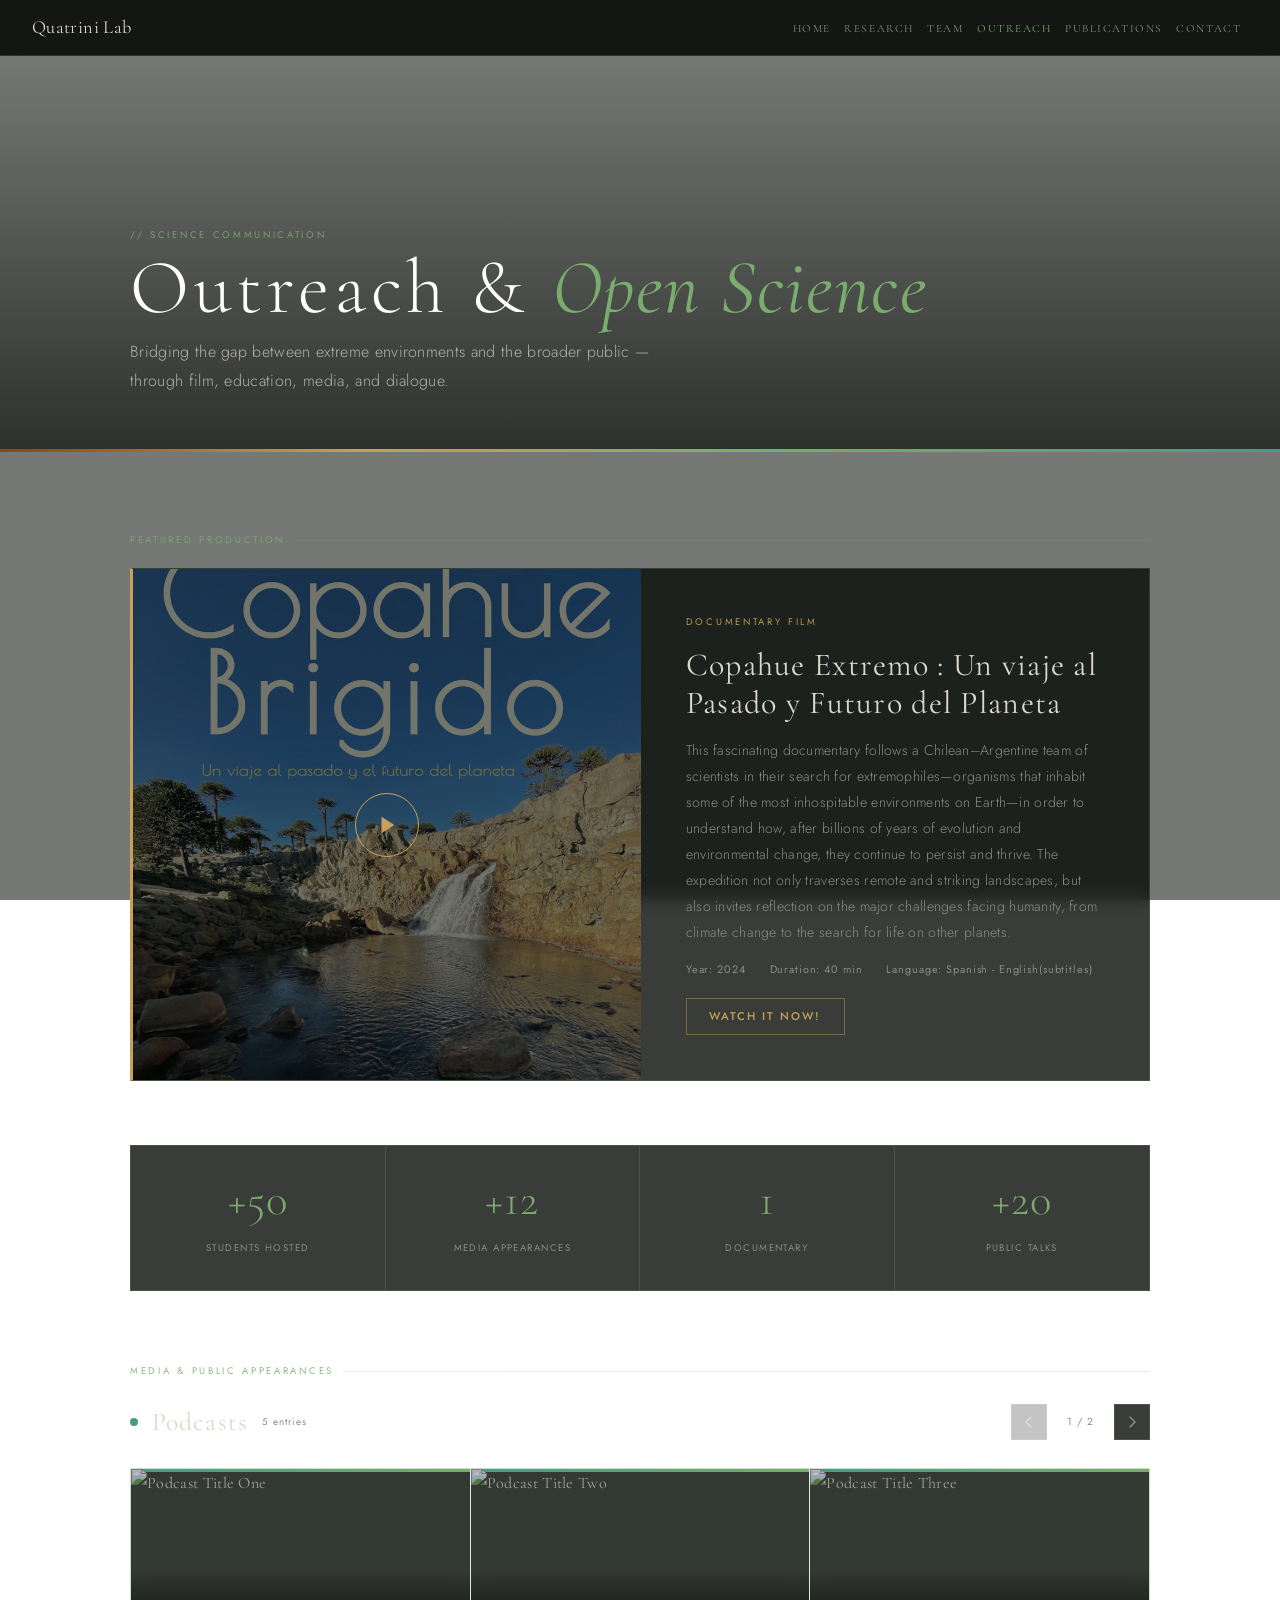
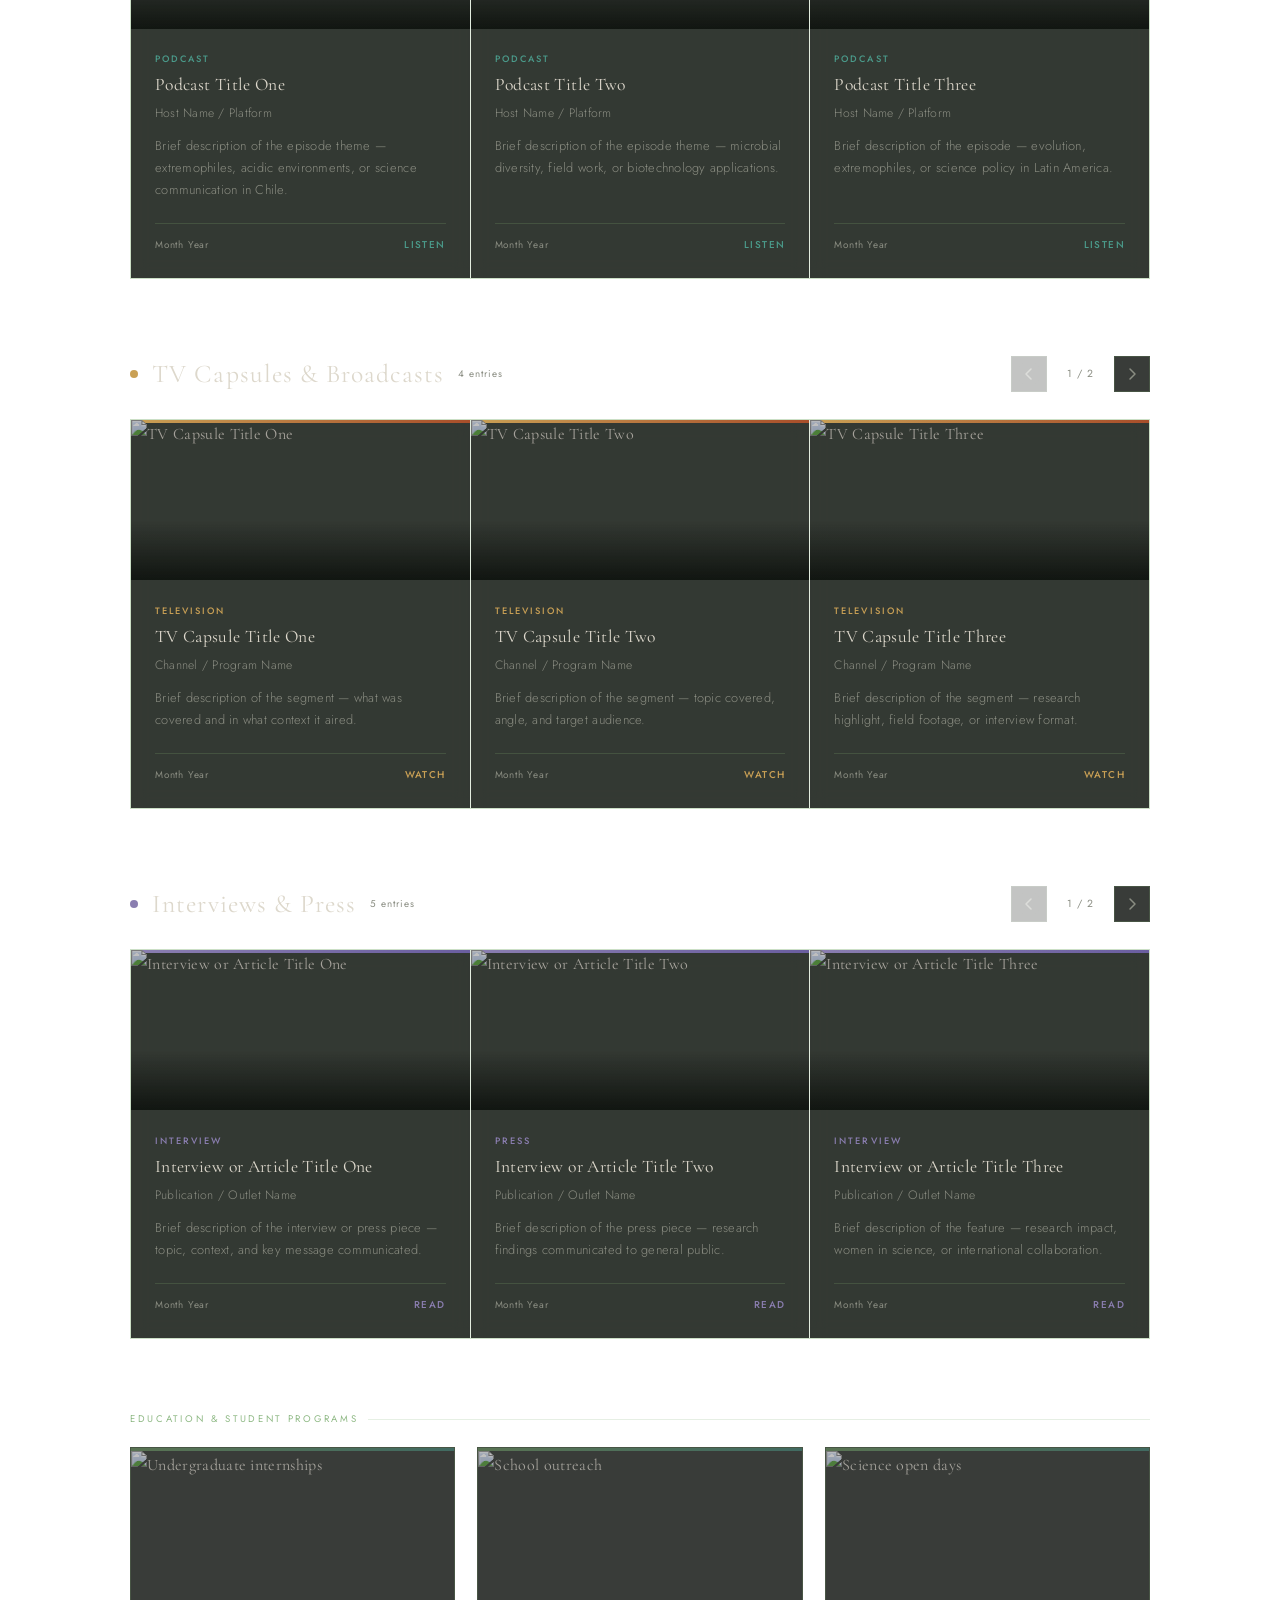
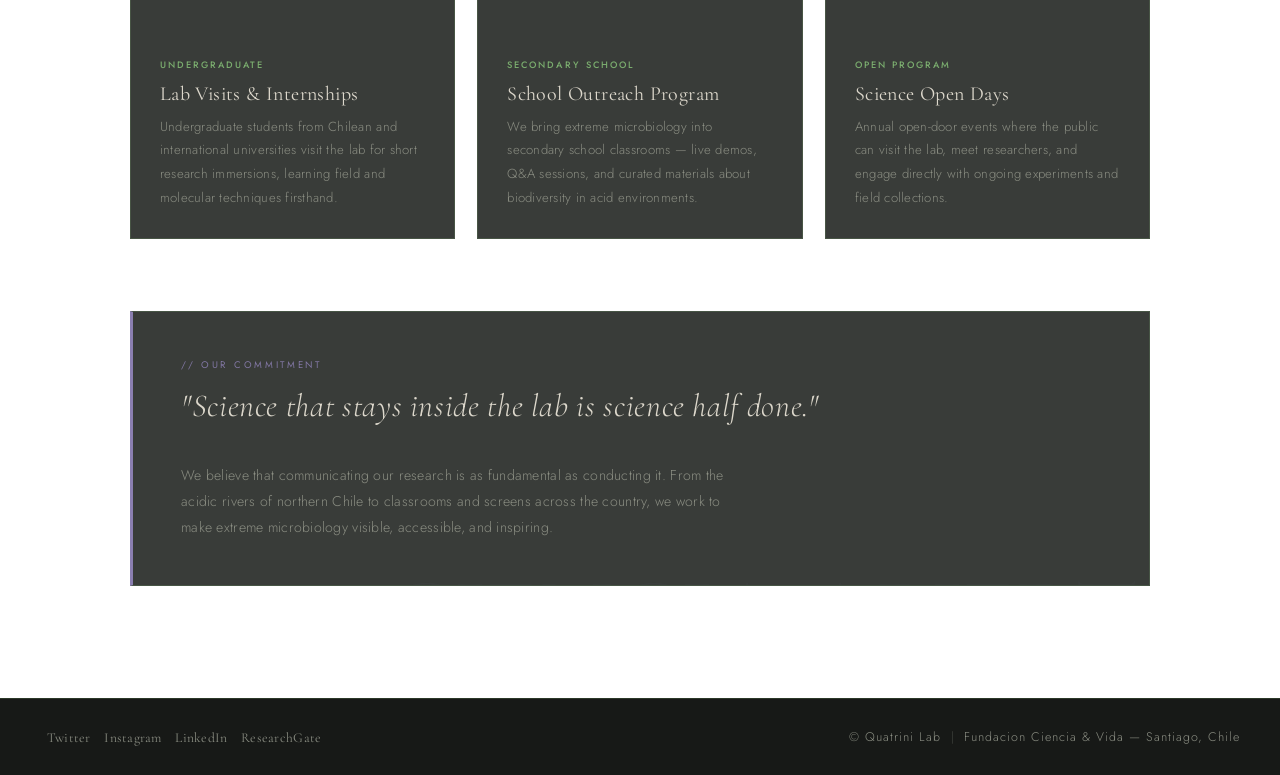
==== commit 84f16aeb: "first update" ====
--- a/outreach.html
+++ b/outreach.html
@@ -42,7 +42,7 @@
       position: fixed;
       inset: 0;
       z-index: -2;
-      background: url('images/volcano.jpg') center center / cover no-repeat;
+      background: url('images/CC.jpg') center center / cover no-repeat;
       filter: blur(2px) brightness(0.8) saturate(0.75);
       transform: scale(1.04);
     }
@@ -842,7 +842,7 @@
         <li><a href="team.html">Team</a></li>
         <li><a href="outreach.html" class="active">Outreach</a></li>
         <li><a href="publications.html">Publications</a></li>
-        <li><a href="index.html#contact">Contact</a></li>
+        <li><a href="contact.html">Contact</a></li>
       </ul>
     </nav>
   </header>
@@ -873,14 +873,14 @@
       </div>
       <div class="doc-content">
         <span class="doc-tag">Documentary Film</span>
-        <h2 class="doc-title">Title of the Documentary</h2>
+        <h2 class="doc-title">Copahue Extremo : Un viaje al Pasado y Futuro del Planeta</h2>
         <p class="doc-desc">This fascinating documentary follows a Chilean–Argentine team of scientists in their search for extremophiles—organisms that inhabit some of the most inhospitable environments on Earth—in order to understand how, after billions of years of evolution and environmental change, they continue to persist and thrive. The expedition not only traverses remote and striking landscapes, but also invites reflection on the major challenges facing humanity, from climate change to the search for life on other planets.</p>
         <div class="doc-meta">
           <span class="doc-meta-item">Year: 2024</span>
-          <span class="doc-meta-item">Duration: -- min</span>
-          <span class="doc-meta-item">Language: Spanish / English</span>
+          <span class="doc-meta-item">Duration: 40 min</span>
+          <span class="doc-meta-item">Language: Spanish - English(subtitles)</span>
         </div>
-        <a href="https://www.youtube.com/watch?v=fKLmIxDInQU" class="section-btn-amber" target="_blank" rel="noopener">Watch Film</a>
+        <a href="https://www.youtube.com/watch?v=fKLmIxDInQU" class="section-btn-amber" target="_blank" rel="noopener">Watch it now! </a>
       </div>
     </div>
 
@@ -1066,27 +1066,27 @@
         img: 'images/outreach/podcast-01.jpg', title: 'Podcast Title One',
         host: 'Host Name / Platform', date: 'Month Year',
         desc: 'Brief description of the episode theme — extremophiles, acidic environments, or science communication in Chile.',
-        link: '#', linkLabel: 'Listen' },
+        link: 'https://www.youtube.com/watch?v=fKLmIxDInQU', linkLabel: 'Listen' },
       { tag: 'Podcast', tagColor: 'var(--teal)', barColor: 'linear-gradient(90deg,var(--teal),var(--sage))',
         img: 'images/outreach/podcast-02.jpg', title: 'Podcast Title Two',
         host: 'Host Name / Platform', date: 'Month Year',
         desc: 'Brief description of the episode theme — microbial diversity, field work, or biotechnology applications.',
-        link: '#', linkLabel: 'Listen' },
+        link: 'https://www.youtube.com/watch?v=fKLmIxDInQU', linkLabel: 'Listen' },
       { tag: 'Podcast', tagColor: 'var(--teal)', barColor: 'linear-gradient(90deg,var(--teal),var(--sage))',
         img: 'images/outreach/podcast-03.jpg', title: 'Podcast Title Three',
         host: 'Host Name / Platform', date: 'Month Year',
         desc: 'Brief description of the episode — evolution, extremophiles, or science policy in Latin America.',
-        link: '#', linkLabel: 'Listen' },
+        link: 'https://www.youtube.com/watch?v=fKLmIxDInQU', linkLabel: 'Listen' },
       { tag: 'Podcast', tagColor: 'var(--teal)', barColor: 'linear-gradient(90deg,var(--teal),var(--sage))',
         img: 'images/outreach/podcast-04.jpg', title: 'Podcast Title Four',
         host: 'Host Name / Platform', date: 'Month Year',
         desc: 'Brief description of the episode — genome defense, CRISPR systems, or phage-host dynamics.',
-        link: '#', linkLabel: 'Listen' },
+        link: 'https://www.youtube.com/watch?v=fKLmIxDInQU', linkLabel: 'Listen' },
       { tag: 'Podcast', tagColor: 'var(--teal)', barColor: 'linear-gradient(90deg,var(--teal),var(--sage))',
         img: 'images/outreach/podcast-05.jpg', title: 'Podcast Title Five',
         host: 'Host Name / Platform', date: 'Month Year',
         desc: 'Brief description of the episode — women in science, career paths, or field expeditions.',
-        link: '#', linkLabel: 'Listen' },
+        link: 'https://www.youtube.com/watch?v=fKLmIxDInQU', linkLabel: 'Listen' },
     ];
 
     const TV = [
@@ -1094,22 +1094,22 @@
         img: 'images/outreach/tv-01.jpg', title: 'TV Capsule Title One',
         host: 'Channel / Program Name', date: 'Month Year',
         desc: 'Brief description of the segment — what was covered and in what context it aired.',
-        link: '#', linkLabel: 'Watch' },
+        link: 'https://www.youtube.com/watch?v=fKLmIxDInQU', linkLabel: 'Watch' },
       { tag: 'Television', tagColor: 'var(--amber)', barColor: 'linear-gradient(90deg,var(--amber),var(--rust))',
         img: 'images/outreach/tv-02.jpg', title: 'TV Capsule Title Two',
         host: 'Channel / Program Name', date: 'Month Year',
         desc: 'Brief description of the segment — topic covered, angle, and target audience.',
-        link: '#', linkLabel: 'Watch' },
+        link: 'https://www.youtube.com/watch?v=fKLmIxDInQU', linkLabel: 'Watch' },
       { tag: 'Television', tagColor: 'var(--amber)', barColor: 'linear-gradient(90deg,var(--amber),var(--rust))',
         img: 'images/outreach/tv-03.jpg', title: 'TV Capsule Title Three',
         host: 'Channel / Program Name', date: 'Month Year',
         desc: 'Brief description of the segment — research highlight, field footage, or interview format.',
-        link: '#', linkLabel: 'Watch' },
+        link: 'https://www.youtube.com/watch?v=fKLmIxDInQU', linkLabel: 'Watch' },
       { tag: 'Television', tagColor: 'var(--amber)', barColor: 'linear-gradient(90deg,var(--amber),var(--rust))',
         img: 'images/outreach/tv-04.jpg', title: 'TV Capsule Title Four',
         host: 'Channel / Program Name', date: 'Month Year',
         desc: 'Brief description of the segment — science communication for a general audience.',
-        link: '#', linkLabel: 'Watch' },
+        link: 'https://www.youtube.com/watch?v=fKLmIxDInQU', linkLabel: 'Watch' },
     ];
 
     const PRESS = [
@@ -1117,27 +1117,27 @@
         img: 'images/outreach/press-01.jpg', title: 'Interview or Article Title One',
         host: 'Publication / Outlet Name', date: 'Month Year',
         desc: 'Brief description of the interview or press piece — topic, context, and key message communicated.',
-        link: '#', linkLabel: 'Read' },
+        link: 'https://www.youtube.com/watch?v=fKLmIxDInQU', linkLabel: 'Read' },
       { tag: 'Press', tagColor: 'var(--lavender)', barColor: 'linear-gradient(90deg,var(--lavender),#6a5ea0)',
         img: 'images/outreach/press-02.jpg', title: 'Interview or Article Title Two',
         host: 'Publication / Outlet Name', date: 'Month Year',
         desc: 'Brief description of the press piece — research findings communicated to general public.',
-        link: '#', linkLabel: 'Read' },
+        link: 'https://www.youtube.com/watch?v=fKLmIxDInQU', linkLabel: 'Read' },
       { tag: 'Interview', tagColor: 'var(--lavender)', barColor: 'linear-gradient(90deg,var(--lavender),#6a5ea0)',
         img: 'images/outreach/press-03.jpg', title: 'Interview or Article Title Three',
         host: 'Publication / Outlet Name', date: 'Month Year',
         desc: 'Brief description of the feature — research impact, women in science, or international collaboration.',
-        link: '#', linkLabel: 'Read' },
+        link: 'https://www.youtube.com/watch?v=fKLmIxDInQU', linkLabel: 'Read' },
       { tag: 'Press', tagColor: 'var(--lavender)', barColor: 'linear-gradient(90deg,var(--lavender),#6a5ea0)',
         img: 'images/outreach/press-04.jpg', title: 'Interview or Article Title Four',
         host: 'Publication / Outlet Name', date: 'Month Year',
         desc: 'Brief description of the press piece — biotechnology, bioleaching, or extremophile applications.',
-        link: '#', linkLabel: 'Read' },
+        link: 'https://www.youtube.com/watch?v=fKLmIxDInQU', linkLabel: 'Read' },
       { tag: 'Press', tagColor: 'var(--lavender)', barColor: 'linear-gradient(90deg,var(--lavender),#6a5ea0)',
         img: 'images/outreach/press-05.jpg', title: 'Interview or Article Title Five',
         host: 'Publication / Outlet Name', date: 'Month Year',
         desc: 'Brief description of the feature — science policy, open science, or public engagement.',
-        link: '#', linkLabel: 'Read' },
+        link: 'https://www.youtube.com/watch?v=fKLmIxDInQU', linkLabel: 'Read' },
     ];
 
     /* ─────────────────────────────────────────────────────
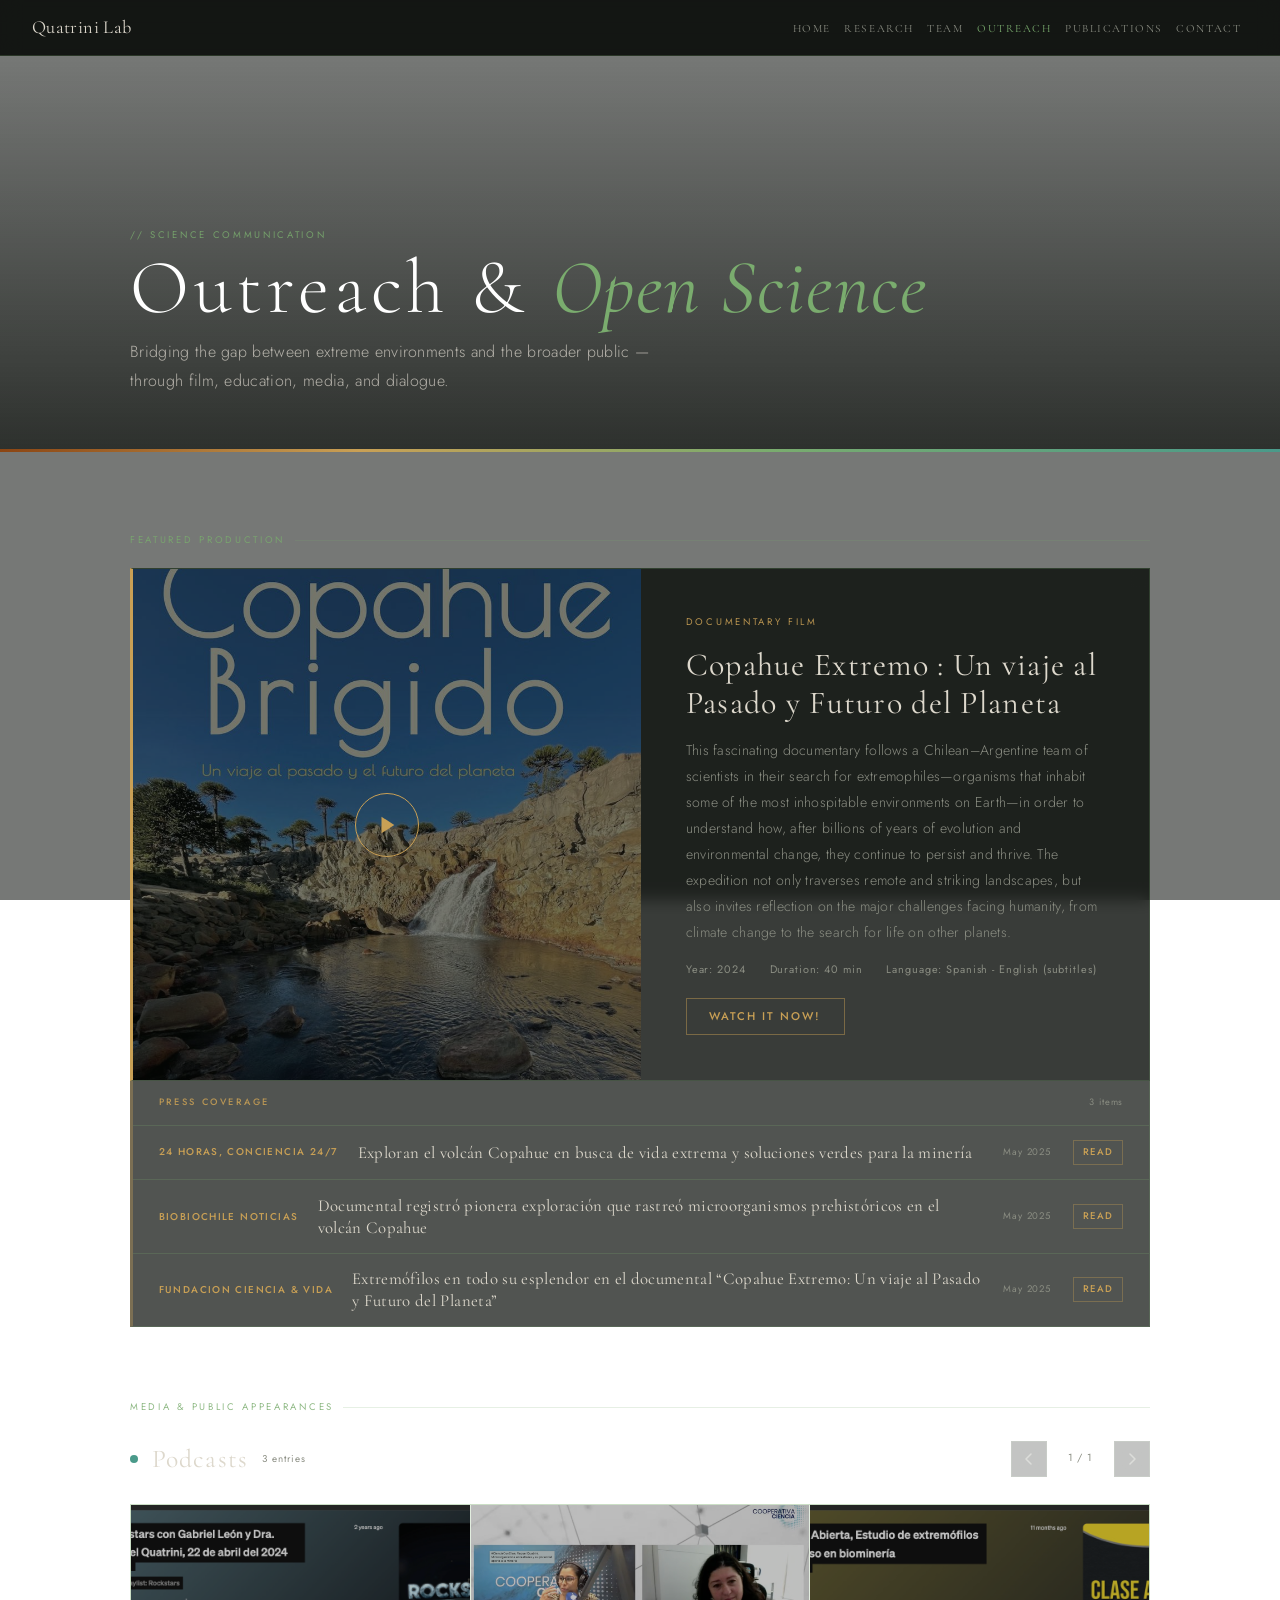
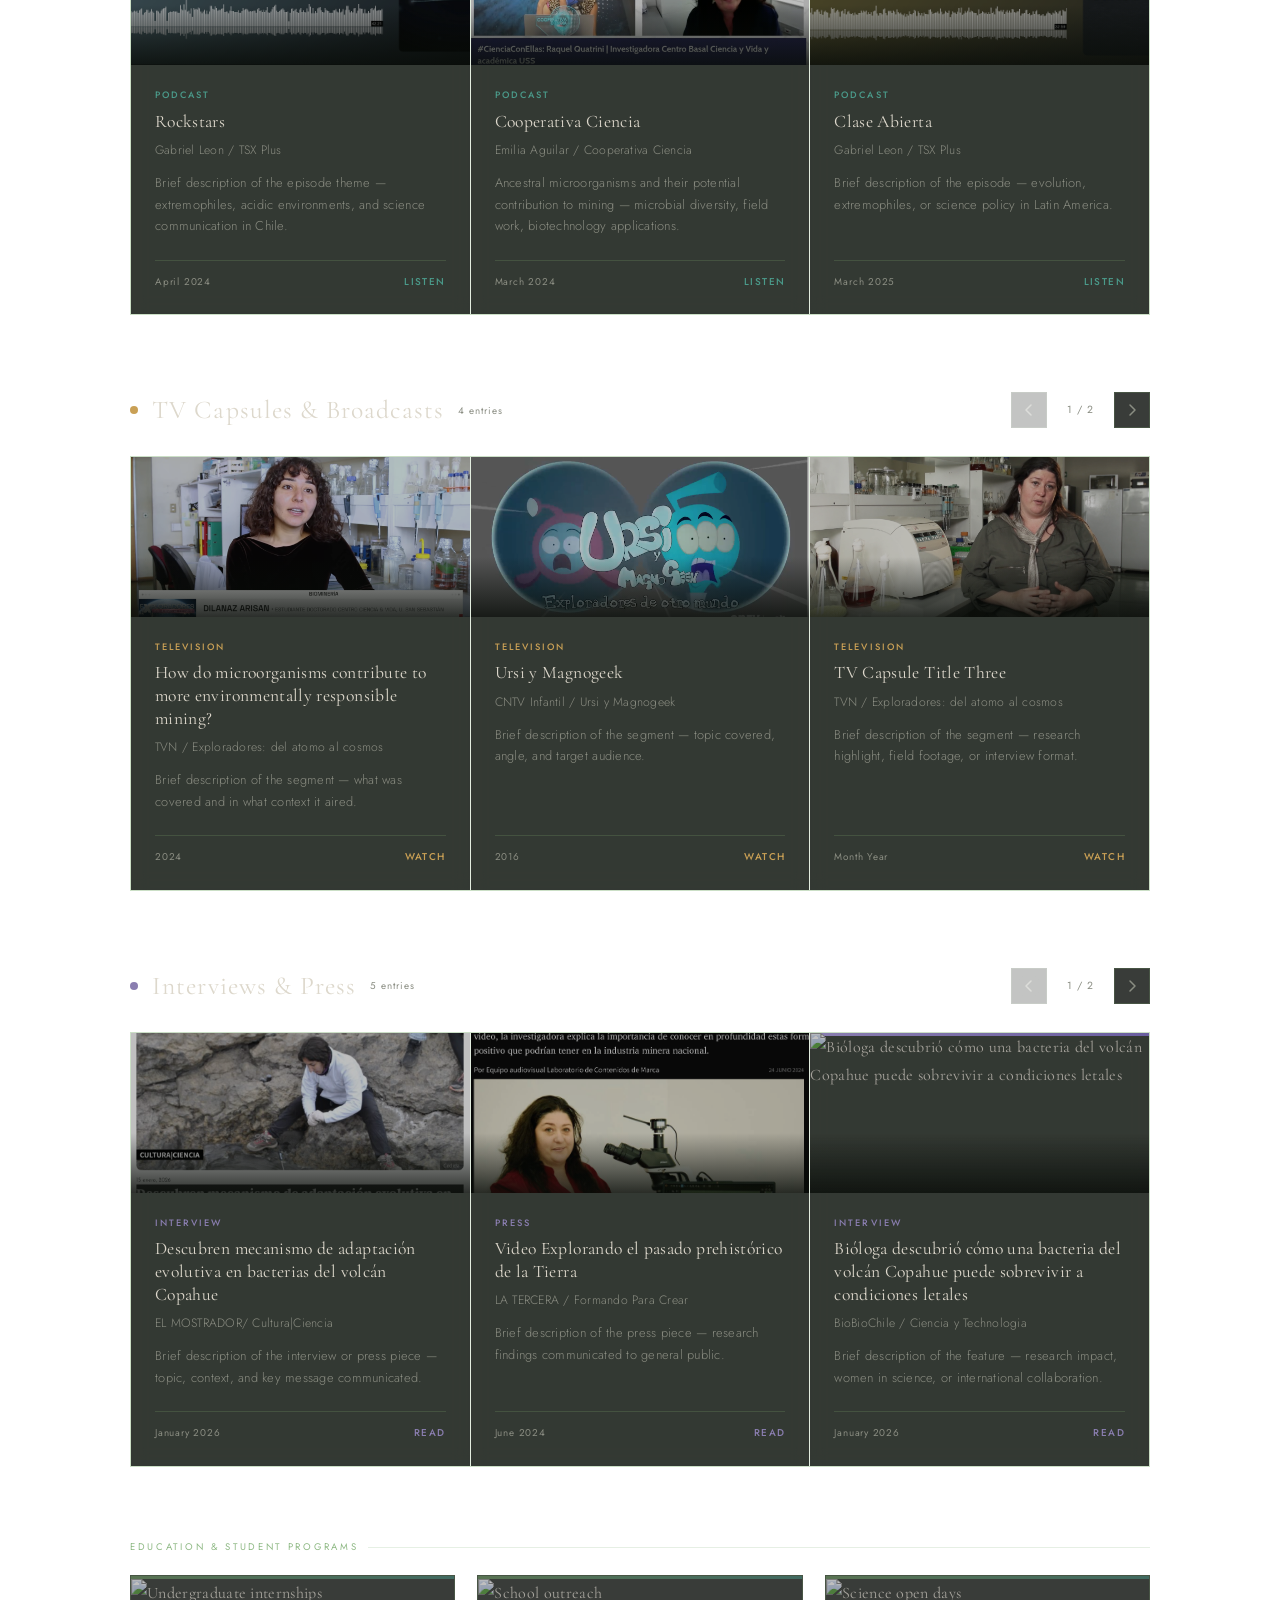
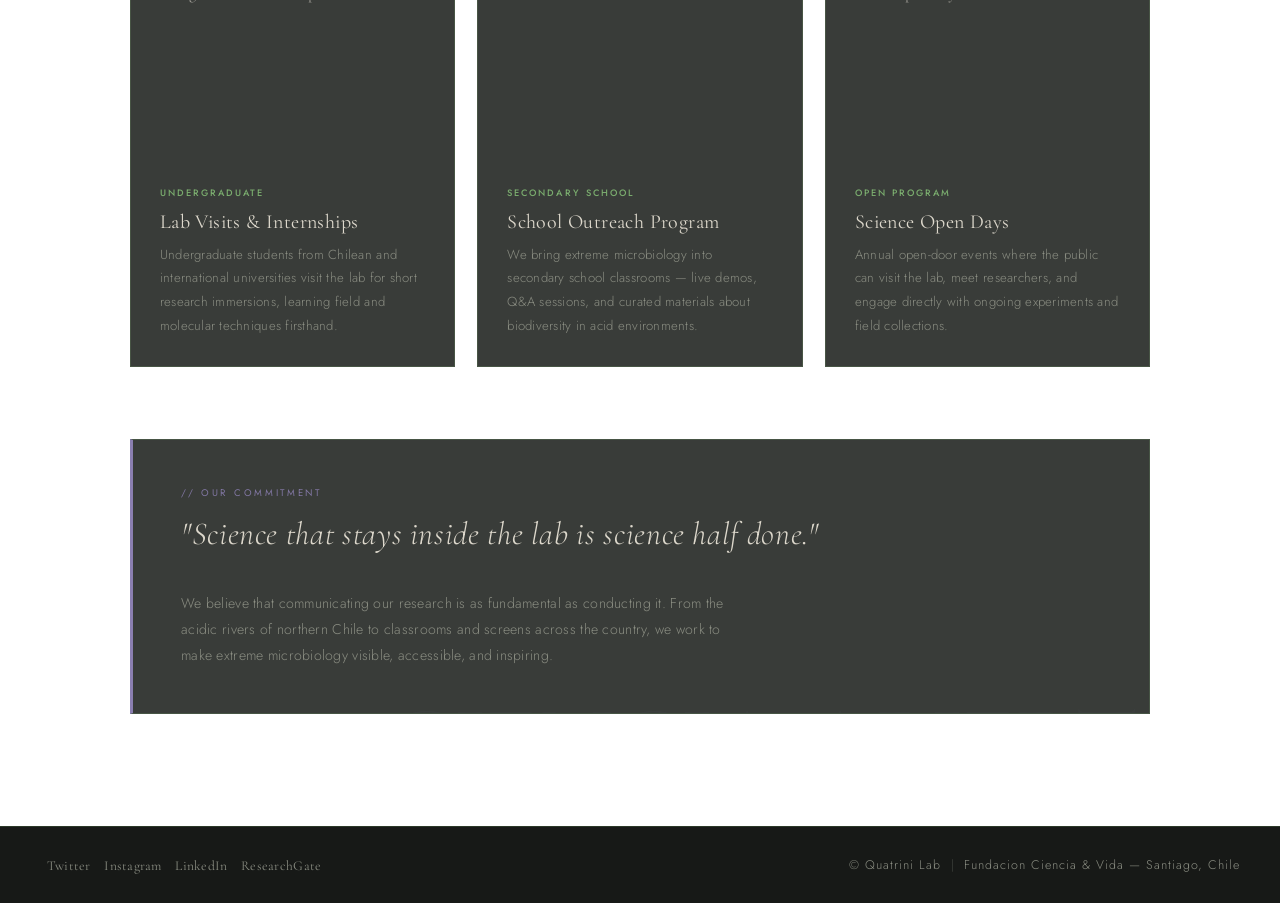
==== commit 2983bdfa: "first update" ====
--- a/outreach.html
+++ b/outreach.html
@@ -227,7 +227,7 @@
       border-left: 3px solid var(--amber);
       backdrop-filter: blur(8px);
       -webkit-backdrop-filter: blur(8px);
-      margin-bottom: 4em;
+      margin-bottom: 0;
       overflow: hidden;
       transition: border-color 0.3s ease;
     }
@@ -353,40 +353,117 @@
       color: #fff !important;
     }
 
-    /* ── STATS STRIP ── */
-    .stats-strip {
-      display: grid;
-      grid-template-columns: repeat(4, 1fr);
+    /* ── DOCUMENTARY PRESS STRIP ── */
+    .doc-press-strip {
+      background: rgba(8, 12, 8, 0.70);
       border: 1px solid var(--box-border);
-      margin-bottom: 4.5em;
-      background: var(--box-bg);
+      border-top: none;
+      border-left: 3px solid rgba(201,160,85,0.35);
       backdrop-filter: blur(8px);
       -webkit-backdrop-filter: blur(8px);
-    }
-
-    .stat-cell {
-      padding: 2em 1.5em;
-      border-right: 1px solid var(--box-border);
-      text-align: center;
-    }
-
-    .stat-cell:last-child { border-right: none; }
-
-    .stat-num {
+      margin-bottom: 4.5em;
+      overflow: hidden;
+    }
+
+    .doc-press-header {
+      display: flex;
+      align-items: center;
+      justify-content: space-between;
+      padding: 0.85em 1.6em;
+      border-bottom: 1px solid var(--box-border);
+    }
+
+    .doc-press-label {
+      font-family: 'Jost', sans-serif !important;
+      font-size: 0.58em !important;
+      font-weight: 500 !important;
+      letter-spacing: 0.26em;
+      text-transform: uppercase;
+      color: var(--amber) !important;
+      opacity: 0.85;
+    }
+
+    .doc-press-count {
+      font-family: 'Jost', sans-serif !important;
+      font-size: 0.58em !important;
+      color: var(--text-muted) !important;
+      letter-spacing: 0.1em;
+    }
+
+    .doc-press-list {
+      list-style: none;
+    }
+
+    .doc-press-item {
+      display: grid;
+      grid-template-columns: auto 1fr auto;
+      align-items: center;
+      gap: 1.2em;
+      padding: 0.9em 1.6em;
+      border-bottom: 1px solid var(--box-border);
+      transition: background 0.25s ease;
+    }
+
+    .doc-press-item:last-child {
+      border-bottom: none;
+    }
+
+    .doc-press-item:hover {
+      background: rgba(201,160,85,0.045);
+    }
+
+    .doc-press-outlet {
+      font-family: 'Jost', sans-serif !important;
+      font-size: 0.62em !important;
+      font-weight: 500 !important;
+      letter-spacing: 0.14em;
+      text-transform: uppercase;
+      color: var(--amber) !important;
+      white-space: nowrap;
+      min-width: 120px;
+    }
+
+    .doc-press-title {
       font-family: 'Cormorant Garamond', serif !important;
-      font-size: 2.8rem !important;
-      font-weight: 300 !important;
-      color: var(--sage) !important;
-      line-height: 1;
-      margin-bottom: 0.4em;
-    }
-
-    .stat-label {
+      font-size: 1.05rem !important;
+      font-weight: 400 !important;
+      color: var(--text-main) !important;
+      line-height: 1.3;
+    }
+
+    .doc-press-right {
+      display: flex;
+      align-items: center;
+      gap: 1.4em;
+      flex-shrink: 0;
+    }
+
+    .doc-press-date {
       font-family: 'Jost', sans-serif !important;
       font-size: 0.6em !important;
-      letter-spacing: 0.15em;
+      color: var(--text-muted) !important;
+      letter-spacing: 0.08em;
+      white-space: nowrap;
+    }
+
+    .doc-press-link {
+      font-family: 'Jost', sans-serif !important;
+      font-size: 0.6em !important;
+      font-weight: 500 !important;
+      letter-spacing: 0.16em;
       text-transform: uppercase;
-      color: var(--text-muted) !important;
+      color: var(--amber) !important;
+      text-decoration: none;
+      border: 1px solid rgba(201,160,85,0.35);
+      padding: 0.3em 0.9em;
+      transition: background 0.25s ease, border-color 0.25s ease, color 0.25s ease;
+      white-space: nowrap;
+    }
+
+    .doc-press-link:hover {
+      background: rgba(201,160,85,0.10) !important;
+      border-color: var(--amber) !important;
+      color: #fff !important;
     }
 
     /* ── CAROUSEL SECTION ── */
@@ -428,7 +505,6 @@
       letter-spacing: 0.1em;
     }
 
-    /* Arrow controls */
     .carousel-controls {
       display: flex;
       align-items: center;
@@ -459,9 +535,7 @@
       pointer-events: none;
     }
 
-    .carousel-arrow svg {
-      display: block;
-    }
+    .carousel-arrow svg { display: block; }
 
     .carousel-pager {
       font-family: 'Jost', sans-serif !important;
@@ -472,7 +546,6 @@
       text-align: center;
     }
 
-    /* Carousel viewport */
     .carousel-viewport {
       overflow: hidden;
       position: relative;
@@ -499,9 +572,7 @@
       position: relative;
     }
 
-    .media-card:hover {
-      background: rgba(10,16,10,0.92);
-    }
+    .media-card:hover { background: rgba(10,16,10,0.92); }
 
     .media-card-img-wrap {
       width: 100%;
@@ -533,12 +604,6 @@
       pointer-events: none;
     }
 
-    .media-card-top-bar {
-      position: absolute;
-      top: 0; left: 0; right: 0;
-      height: 3px;
-    }
-
     .media-card-body {
       padding: 1.4em 1.5em 1.5em;
       display: flex;
@@ -609,9 +674,7 @@
     .media-link:hover { opacity: 0.65; }
 
     /* ── EDUCATION SECTION ── */
-    .education-section {
-      margin-bottom: 4.5em;
-    }
+    .education-section { margin-bottom: 4.5em; }
 
     .education-grid {
       display: grid;
@@ -818,7 +881,13 @@
       .education-grid { grid-template-columns: repeat(2, 1fr); }
       .documentary-block { grid-template-columns: 1fr; }
       .doc-visual { min-height: 220px; }
-      .stats-strip { grid-template-columns: repeat(2, 1fr); }
+      .doc-press-item {
+        grid-template-columns: 1fr auto;
+        grid-template-rows: auto auto;
+      }
+      .doc-press-outlet { grid-column: 1; grid-row: 1; }
+      .doc-press-title  { grid-column: 1; grid-row: 2; }
+      .doc-press-right  { grid-column: 2; grid-row: 1 / 3; flex-direction: column; align-items: flex-end; gap: 0.5em; }
     }
 
     @media (max-width: 640px) {
@@ -827,6 +896,8 @@
       #header nav { display: none; }
       .page-body { padding: 3em 1.4em 5em; }
       .hero-content { padding: 0 1.4em; }
+      .doc-press-item { grid-template-columns: 1fr; gap: 0.5em; }
+      .doc-press-right { flex-direction: row; align-items: center; }
     }
   </style>
 </head>
@@ -878,30 +949,21 @@
         <div class="doc-meta">
           <span class="doc-meta-item">Year: 2024</span>
           <span class="doc-meta-item">Duration: 40 min</span>
-          <span class="doc-meta-item">Language: Spanish - English(subtitles)</span>
+          <span class="doc-meta-item">Language: Spanish - English (subtitles)</span>
         </div>
-        <a href="https://www.youtube.com/watch?v=fKLmIxDInQU" class="section-btn-amber" target="_blank" rel="noopener">Watch it now! </a>
+        <a href="https://www.youtube.com/watch?v=fKLmIxDInQU" class="section-btn-amber" target="_blank" rel="noopener">Watch it now!</a>
       </div>
     </div>
 
-    <!-- STATS -->
-    <div class="stats-strip">
-      <div class="stat-cell">
-        <div class="stat-num">+50</div>
-        <div class="stat-label">Students Hosted</div>
+    <!-- ── DOCUMENTARY PRESS STRIP ── -->
+    <div class="doc-press-strip">
+      <div class="doc-press-header">
+        <span class="doc-press-label">Press Coverage</span>
+        <span class="doc-press-count" id="doc-press-count"></span>
       </div>
-      <div class="stat-cell">
-        <div class="stat-num">+12</div>
-        <div class="stat-label">Media Appearances</div>
-      </div>
-      <div class="stat-cell">
-        <div class="stat-num">1</div>
-        <div class="stat-label">Documentary</div>
-      </div>
-      <div class="stat-cell">
-        <div class="stat-num">+20</div>
-        <div class="stat-label">Public Talks</div>
-      </div>
+      <ul class="doc-press-list" id="doc-press-list">
+        <!-- rendered by JS -->
+      </ul>
     </div>
 
     <!-- ── MEDIA & PUBLIC APPEARANCES ── -->
@@ -1058,53 +1120,90 @@
 
   <script>
     /* ─────────────────────────────────────────────────────
-       DATA — replace placeholder entries with real content.
-       Add as many items as needed; the carousel handles the rest.
+       DOCUMENTARY PRESS DATA
+       Add or remove entries freely — each item renders as
+       one compact row inside the press strip below the film.
+    ───────────────────────────────────────────────────── */
+    const DOC_PRESS = [
+      {
+        outlet: '24 Horas, Conciencia 24/7 ',
+        title:  'Exploran el volcán Copahue en busca de vida extrema y soluciones verdes para la minería',
+        date:   'May 2025',
+        link:   'https://www.24horas.cl/conciencia-24-7/sostenibilidad/exploran-volcan-copahue-vida-extrema'
+      },
+      {
+        outlet: 'BioBioChile Noticias',
+        title:  'Documental registró pionera exploración que rastreó microorganismos prehistóricos en el volcán Copahue',
+        date:   'May 2025',
+        link:   'https://www.biobiochile.cl/noticias/ciencia-y-tecnologia/ciencia/2025/05/28/documental-registro-pionera-exploracion-que-rastreo-microorganismos-prehistoricos-en-el-volcan-copahue.shtml#'
+      },
+      {
+        outlet: 'Fundacion Ciencia & Vida',
+        title:  'Extremófilos en todo su esplendor en el documental “Copahue Extremo: Un viaje al Pasado y Futuro del Planeta”',
+        date:   'May 2025',
+        link:   'https://www.cienciavida.org/post/extremófilos-en-todo-su-esplendor-en-el-documental-copahue-extremo-un-viaje-al-pasado-y-futuro-del'
+      },
+    ];
+
+    /* ─────────────────────────────────────────────────────
+       RENDER DOC PRESS STRIP
+    ───────────────────────────────────────────────────── */
+    function renderDocPress() {
+      const list    = document.getElementById('doc-press-list');
+      const counter = document.getElementById('doc-press-count');
+      if (!list) return;
+
+      counter.textContent = DOC_PRESS.length + ' items';
+
+      list.innerHTML = DOC_PRESS.map(item => `
+        <li class="doc-press-item">
+          <span class="doc-press-outlet">${item.outlet}</span>
+          <span class="doc-press-title">${item.title}</span>
+          <span class="doc-press-right">
+            <span class="doc-press-date">${item.date}</span>
+            <a href="${item.link}" class="doc-press-link" target="_blank" rel="noopener">Read</a>
+          </span>
+        </li>
+      `).join('');
+    }
+
+    /* ─────────────────────────────────────────────────────
+       CAROUSEL DATA
     ───────────────────────────────────────────────────── */
     const PODCASTS = [
       { tag: 'Podcast', tagColor: 'var(--teal)', barColor: 'linear-gradient(90deg,var(--teal),var(--sage))',
-        img: 'images/outreach/podcast-01.jpg', title: 'Podcast Title One',
-        host: 'Host Name / Platform', date: 'Month Year',
-        desc: 'Brief description of the episode theme — extremophiles, acidic environments, or science communication in Chile.',
-        link: 'https://www.youtube.com/watch?v=fKLmIxDInQU', linkLabel: 'Listen' },
+        img: 'images/outreach/rock.jpg', title: 'Rockstars',
+        host: 'Gabriel Leon / TSX Plus', date: 'April 2024',
+        desc: 'Brief description of the episode theme — extremophiles, acidic environments, and science communication in Chile.',
+        link: 'https://soundcloud.com/txsplus/rockstars-con-gabriel-leon-y-dra-raquel-quatrini-22-de-abril-del-2024?in=txsplus/sets/rockstars&utm_source=clipboard&utm_medium=text&utm_campaign=social_sharing', linkLabel: 'Listen' },
       { tag: 'Podcast', tagColor: 'var(--teal)', barColor: 'linear-gradient(90deg,var(--teal),var(--sage))',
-        img: 'images/outreach/podcast-02.jpg', title: 'Podcast Title Two',
-        host: 'Host Name / Platform', date: 'Month Year',
-        desc: 'Brief description of the episode theme — microbial diversity, field work, or biotechnology applications.',
-        link: 'https://www.youtube.com/watch?v=fKLmIxDInQU', linkLabel: 'Listen' },
+        img: 'images/outreach/coop.jpg', title: 'Cooperativa Ciencia',
+        host: 'Emilia Aguilar / Cooperativa Ciencia', date: 'March 2024',
+        desc: 'Ancestral microorganisms and their potential contribution to mining — microbial diversity, field work, biotechnology applications.',
+        link: 'https://www.youtube.com/live/fKGCPvXzZ8s', linkLabel: 'Listen' },
       { tag: 'Podcast', tagColor: 'var(--teal)', barColor: 'linear-gradient(90deg,var(--teal),var(--sage))',
-        img: 'images/outreach/podcast-03.jpg', title: 'Podcast Title Three',
-        host: 'Host Name / Platform', date: 'Month Year',
+        img: 'images/outreach/abierta.jpg', title: 'Clase Abierta',
+        host: 'Gabriel Leon / TSX Plus', date: 'March 2025',
         desc: 'Brief description of the episode — evolution, extremophiles, or science policy in Latin America.',
-        link: 'https://www.youtube.com/watch?v=fKLmIxDInQU', linkLabel: 'Listen' },
-      { tag: 'Podcast', tagColor: 'var(--teal)', barColor: 'linear-gradient(90deg,var(--teal),var(--sage))',
-        img: 'images/outreach/podcast-04.jpg', title: 'Podcast Title Four',
-        host: 'Host Name / Platform', date: 'Month Year',
-        desc: 'Brief description of the episode — genome defense, CRISPR systems, or phage-host dynamics.',
-        link: 'https://www.youtube.com/watch?v=fKLmIxDInQU', linkLabel: 'Listen' },
-      { tag: 'Podcast', tagColor: 'var(--teal)', barColor: 'linear-gradient(90deg,var(--teal),var(--sage))',
-        img: 'images/outreach/podcast-05.jpg', title: 'Podcast Title Five',
-        host: 'Host Name / Platform', date: 'Month Year',
-        desc: 'Brief description of the episode — women in science, career paths, or field expeditions.',
-        link: 'https://www.youtube.com/watch?v=fKLmIxDInQU', linkLabel: 'Listen' },
+        link: 'https://soundcloud.com/txsplus/clase-abierta-estudio-de-extremofilos-y-su-uso-en-biomineria', linkLabel: 'Listen' },
     ];
 
     const TV = [
       { tag: 'Television', tagColor: 'var(--amber)', barColor: 'linear-gradient(90deg,var(--amber),var(--rust))',
-        img: 'images/outreach/tv-01.jpg', title: 'TV Capsule Title One',
-        host: 'Channel / Program Name', date: 'Month Year',
+        img: 'images/outreach/dila.jpg', title: 'How do microorganisms contribute to more environmentally responsible mining?',
+        host: 'TVN / Exploradores: del atomo al cosmos', date: '2024',
         desc: 'Brief description of the segment — what was covered and in what context it aired.',
-        link: 'https://www.youtube.com/watch?v=fKLmIxDInQU', linkLabel: 'Watch' },
+        link: 'https://www.youtube.com/watch?v=WQF2YxHDQfI', linkLabel: 'Watch' },
       { tag: 'Television', tagColor: 'var(--amber)', barColor: 'linear-gradient(90deg,var(--amber),var(--rust))',
-        img: 'images/outreach/tv-02.jpg', title: 'TV Capsule Title Two',
-        host: 'Channel / Program Name', date: 'Month Year',
+        img: 'images/outreach/ursi.jpg', title: 'Ursi y Magnogeek',
+        host: 'CNTV Infantil / Ursi y Magnogeek', date: '2016',
         desc: 'Brief description of the segment — topic covered, angle, and target audience.',
         link: 'https://www.youtube.com/watch?v=fKLmIxDInQU', linkLabel: 'Watch' },
       { tag: 'Television', tagColor: 'var(--amber)', barColor: 'linear-gradient(90deg,var(--amber),var(--rust))',
-        img: 'images/outreach/tv-03.jpg', title: 'TV Capsule Title Three',
-        host: 'Channel / Program Name', date: 'Month Year',
+        img: 'images/outreach/raquel2.jpg', title: 'TV Capsule Title Three',
+        host: 'TVN / Exploradores: del atomo al cosmos', date: 'Month Year',
         desc: 'Brief description of the segment — research highlight, field footage, or interview format.',
-        link: 'https://www.youtube.com/watch?v=fKLmIxDInQU', linkLabel: 'Watch' },
+        link: 'https://www.youtube.com/watch?v=XfC6LlQTrWo', linkLabel: 'Watch' },
       { tag: 'Television', tagColor: 'var(--amber)', barColor: 'linear-gradient(90deg,var(--amber),var(--rust))',
         img: 'images/outreach/tv-04.jpg', title: 'TV Capsule Title Four',
         host: 'Channel / Program Name', date: 'Month Year',
@@ -1114,18 +1213,18 @@
 
     const PRESS = [
       { tag: 'Interview', tagColor: 'var(--lavender)', barColor: 'linear-gradient(90deg,var(--lavender),#6a5ea0)',
-        img: 'images/outreach/press-01.jpg', title: 'Interview or Article Title One',
-        host: 'Publication / Outlet Name', date: 'Month Year',
+        img: 'images/outreach/descub.jpg', title: 'Descubren mecanismo de adaptación evolutiva en bacterias del volcán Copahue',
+        host: 'EL MOSTRADOR/ Cultura|Ciencia', date: 'January 2026',
         desc: 'Brief description of the interview or press piece — topic, context, and key message communicated.',
-        link: 'https://www.youtube.com/watch?v=fKLmIxDInQU', linkLabel: 'Read' },
+        link: 'https://www.elmostrador.cl/cultura/ciencia-cultura/2026/01/15/descubren-mecanismo-de-adaptacion-evolutiva-en-bacterias-del-volcan-copahue/', linkLabel: 'Read' },
       { tag: 'Press', tagColor: 'var(--lavender)', barColor: 'linear-gradient(90deg,var(--lavender),#6a5ea0)',
-        img: 'images/outreach/press-02.jpg', title: 'Interview or Article Title Two',
-        host: 'Publication / Outlet Name', date: 'Month Year',
+        img: 'images/outreach/tercera.jpg', title: 'Video Explorando el pasado prehistórico de la Tierra',
+        host: 'LA TERCERA / Formando Para Crear', date: 'June 2024',
         desc: 'Brief description of the press piece — research findings communicated to general public.',
         link: 'https://www.youtube.com/watch?v=fKLmIxDInQU', linkLabel: 'Read' },
       { tag: 'Interview', tagColor: 'var(--lavender)', barColor: 'linear-gradient(90deg,var(--lavender),#6a5ea0)',
-        img: 'images/outreach/press-03.jpg', title: 'Interview or Article Title Three',
-        host: 'Publication / Outlet Name', date: 'Month Year',
+        img: 'images/outreach/press-03.jpg', title: 'Bióloga descubrió cómo una bacteria del volcán Copahue puede sobrevivir a condiciones letales',
+        host: 'BioBioChile / Ciencia y Technologia', date: 'January 2026',
         desc: 'Brief description of the feature — research impact, women in science, or international collaboration.',
         link: 'https://www.youtube.com/watch?v=fKLmIxDInQU', linkLabel: 'Read' },
       { tag: 'Press', tagColor: 'var(--lavender)', barColor: 'linear-gradient(90deg,var(--lavender),#6a5ea0)',
@@ -1142,8 +1241,6 @@
 
     /* ─────────────────────────────────────────────────────
        CAROUSEL ENGINE
-       Detects visible columns via CSS breakpoint,
-       pages through items 3 (or 2/1 on smaller screens) at a time.
     ───────────────────────────────────────────────────── */
     function buildCard(item) {
       return `
@@ -1160,7 +1257,7 @@
             <p class="media-card-desc">${item.desc}</p>
             <div class="media-card-footer">
               <span class="media-card-date">${item.date}</span>
-              <a href="${item.link}" class="media-link" style="color:${item.tagColor};">${item.linkLabel}</a>
+              <a href="${item.link}" class="media-link" style="color:${item.tagColor};" target="_blank" rel="noopener">${item.linkLabel}</a>
             </div>
           </div>
         </div>`;
@@ -1178,10 +1275,8 @@
       const nextBtn = document.getElementById(nextId);
       const pager   = document.getElementById(pagerId);
       const counter = document.getElementById(countId);
-
       if (!track) return;
 
-      // Render all cards
       track.innerHTML = data.map(buildCard).join('');
       const cards = Array.from(track.children);
       counter.textContent = `${data.length} entries`;
@@ -1193,11 +1288,9 @@
         const total = Math.ceil(data.length / ps);
         const start = page * ps;
         const end   = start + ps;
-
         cards.forEach((card, i) => {
           card.style.display = (i >= start && i < end) ? 'flex' : 'none';
         });
-
         pager.textContent = `${page + 1} / ${total}`;
         prevBtn.classList.toggle('disabled', page === 0);
         nextBtn.classList.toggle('disabled', page >= total - 1);
@@ -1221,6 +1314,7 @@
     }
 
     document.addEventListener('DOMContentLoaded', () => {
+      renderDocPress();
       initCarousel(PODCASTS, 'podcast-track', 'podcast-prev', 'podcast-next', 'podcast-pager', 'podcast-count');
       initCarousel(TV,       'tv-track',      'tv-prev',      'tv-next',      'tv-pager',      'tv-count');
       initCarousel(PRESS,    'press-track',   'press-prev',   'press-next',   'press-pager',   'press-count');
